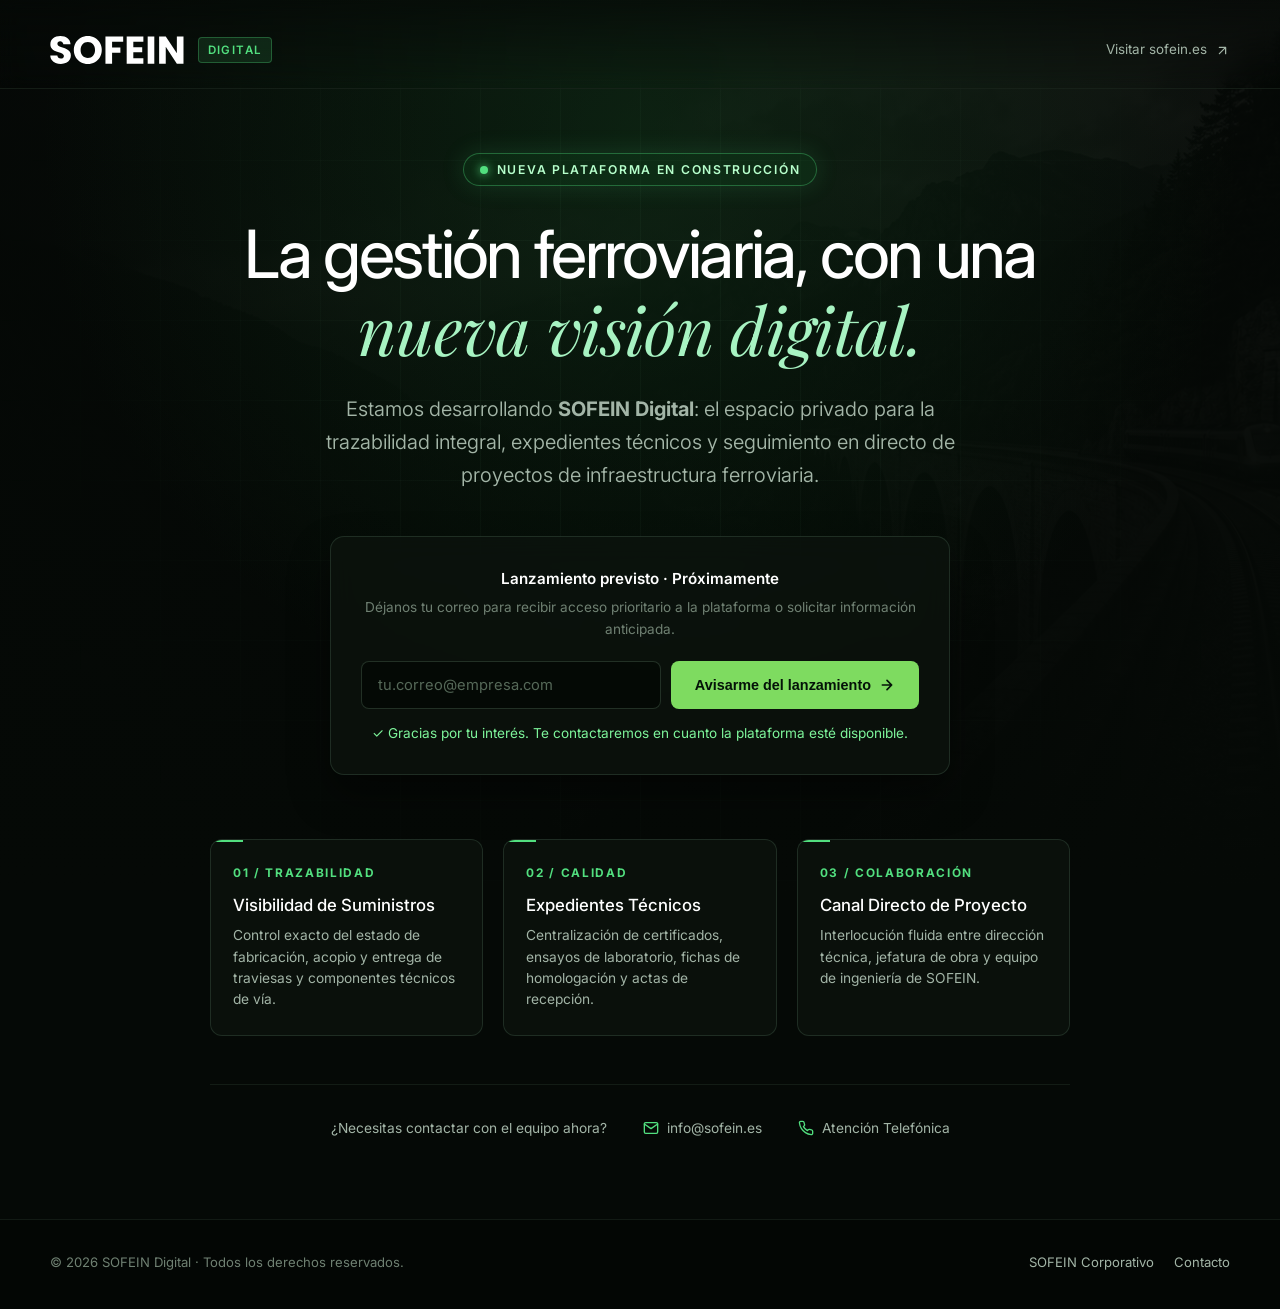
==== sofeindigital-standalone/index.html @ c31ac95d "feat(web): landing page en construccion para sofeindigital.es y paquete standalone" ====
<!doctype html>
<html lang="es">
  <head>
    <meta charset="utf-8" />
    <meta name="viewport" content="width=device-width, initial-scale=1" />
    <title>SOFEIN Digital | Nueva plataforma en construcción</title>
    <meta
      name="description"
      content="Estamos construyendo SOFEIN Digital: la nueva plataforma integral para la gestión, trazabilidad y soporte documental de proyectos ferroviarios."
    />
    <link rel="icon" type="image/svg+xml" href="assets/favicon.svg" />
    <link rel="preconnect" href="https://fonts.googleapis.com" />
    <link rel="preconnect" href="https://fonts.gstatic.com" crossorigin />
    <link
      href="https://fonts.googleapis.com/css2?family=Inter:wght@300;400;450;500;600;700&family=Playfair+Display:ital,wght@0,500;0,600;1,400&display=swap"
      rel="stylesheet"
    />
    <style>
      :root {
        --bg-main: #050906;
        --bg-surface: rgba(13, 20, 15, 0.72);
        --bg-surface-hover: rgba(19, 31, 23, 0.85);
        --border-subtle: rgba(183, 255, 204, 0.12);
        --border-glow: rgba(82, 223, 127, 0.35);
        --text-primary: #f5f9f6;
        --text-secondary: #a3b5a7;
        --text-muted: #6f8072;
        --accent-emerald: #52df7f;
        --accent-emerald-bright: #7edb60;
        --accent-ink: #041208;
        --brand-green: #10451d;
        --font-sans: 'Inter', -apple-system, BlinkMacSystemFont, 'Segoe UI', Roboto, sans-serif;
        --font-serif: 'Playfair Display', Georgia, serif;
      }

      * {
        box-sizing: border-box;
        margin: 0;
        padding: 0;
      }

      html, body {
        width: 100%;
        min-height: 100%;
        background-color: var(--bg-main);
        color: var(--text-primary);
        font-family: var(--font-sans);
        line-height: 1.6;
        -webkit-font-smoothing: antialiased;
        overflow-x: hidden;
      }

      /* Background & Atmosphere */
      .bg-canvas {
        position: fixed;
        inset: 0;
        z-index: 0;
        pointer-events: none;
        overflow: hidden;
      }

      .bg-image {
        position: absolute;
        inset: 0;
        background-image: url('assets/digital-hero.png');
        background-size: cover;
        background-position: center 30%;
        filter: saturate(0.55) contrast(1.15) brightness(0.28);
        transform: scale(1.04);
        transition: transform 12s ease-out;
      }

      .bg-gradient-overlay {
        position: absolute;
        inset: 0;
        background: 
          radial-gradient(circle at 50% 15%, rgba(16, 69, 29, 0.35) 0%, transparent 60%),
          linear-gradient(180deg, rgba(5, 9, 6, 0.8) 0%, rgba(5, 9, 6, 0.95) 70%, #050906 100%);
      }

      .rail-grid {
        position: absolute;
        inset: 0;
        background-image: 
          linear-gradient(to right, rgba(183, 255, 204, 0.03) 1px, transparent 1px),
          linear-gradient(to bottom, rgba(183, 255, 204, 0.03) 1px, transparent 1px);
        background-size: 80px 80px;
        mask-image: radial-gradient(circle at 50% 40%, black 20%, transparent 80%);
      }

      /* Shell & Layout */
      .page-wrap {
        position: relative;
        z-index: 1;
        display: flex;
        flex-direction: column;
        min-height: 100vh;
      }

      .shell {
        width: min(1180px, calc(100% - 48px));
        margin-inline: auto;
      }

      /* Header */
      header.site-header {
        padding-top: 36px;
        padding-bottom: 24px;
        border-bottom: 1px solid rgba(183, 255, 204, 0.08);
        background: linear-gradient(180deg, rgba(5, 9, 6, 0.7) 0%, transparent 100%);
        backdrop-filter: blur(10px);
        -webkit-backdrop-filter: blur(10px);
      }

      .header-content {
        display: flex;
        align-items: center;
        justify-content: space-between;
        gap: 20px;
      }

      .brand-group {
        display: inline-flex;
        align-items: center;
        gap: 14px;
        text-decoration: none;
        color: inherit;
      }

      .brand-logo-svg {
        height: 28px;
        width: auto;
        color: #ffffff;
      }

      .brand-logo-svg path {
        fill: currentColor;
      }

      .brand-tag {
        display: inline-block;
        padding: 3px 9px;
        background: rgba(82, 223, 127, 0.12);
        border: 1px solid rgba(82, 223, 127, 0.3);
        border-radius: 4px;
        font-size: 0.72rem;
        font-weight: 600;
        letter-spacing: 0.12em;
        text-transform: uppercase;
        color: var(--accent-emerald);
      }

      .header-corp-link {
        display: inline-flex;
        align-items: center;
        gap: 8px;
        font-size: 0.84rem;
        color: var(--text-secondary);
        text-decoration: none;
        transition: color 0.2s ease;
      }

      .header-corp-link:hover {
        color: var(--accent-emerald);
      }

      .header-corp-link svg {
        transition: transform 0.2s ease;
      }

      .header-corp-link:hover svg {
        transform: translate(2px, -2px);
      }

      /* Hero Section */
      main.main-content {
        flex: 1;
        display: flex;
        flex-direction: column;
        justify-content: center;
        padding: 64px 0 80px;
      }

      .hero-center {
        max-width: 860px;
        margin-inline: auto;
        text-align: center;
      }

      .status-pill {
        display: inline-flex;
        align-items: center;
        gap: 9px;
        padding: 6px 16px;
        background: rgba(16, 69, 29, 0.35);
        border: 1px solid var(--border-glow);
        border-radius: 999px;
        font-size: 0.76rem;
        font-weight: 600;
        letter-spacing: 0.14em;
        text-transform: uppercase;
        color: #b7ffcc;
        margin-bottom: 32px;
        box-shadow: 0 0 24px rgba(82, 223, 127, 0.15);
      }

      .pulse-dot {
        width: 8px;
        height: 8px;
        background: var(--accent-emerald);
        border-radius: 50%;
        box-shadow: 0 0 10px var(--accent-emerald);
        animation: pulse 2.2s infinite ease-in-out;
      }

      @keyframes pulse {
        0%, 100% {
          transform: scale(0.95);
          opacity: 0.8;
        }
        50% {
          transform: scale(1.35);
          opacity: 1;
          box-shadow: 0 0 14px var(--accent-emerald);
        }
      }

      h1.hero-title {
        font-size: clamp(2.4rem, 5.2vw, 4.4rem);
        font-weight: 450;
        letter-spacing: -0.04em;
        line-height: 1.1;
        color: #ffffff;
        margin-bottom: 24px;
      }

      h1.hero-title span.editorial-serif {
        font-family: var(--font-serif);
        font-style: italic;
        font-weight: 400;
        color: #a7f3c2;
        letter-spacing: -0.01em;
      }

      p.hero-lead {
        font-size: clamp(1.05rem, 1.8vw, 1.25rem);
        color: var(--text-secondary);
        line-height: 1.65;
        max-width: 680px;
        margin-inline: auto;
        margin-bottom: 44px;
        font-weight: 350;
      }

      /* Notification & Contact Form */
      .action-card {
        background: var(--bg-surface);
        border: 1px solid var(--border-subtle);
        border-radius: 14px;
        padding: 30px;
        backdrop-filter: blur(14px);
        -webkit-backdrop-filter: blur(14px);
        max-width: 620px;
        margin-inline: auto;
        margin-bottom: 64px;
        box-shadow: 0 20px 40px rgba(0, 0, 0, 0.45);
      }

      .action-title {
        font-size: 0.95rem;
        font-weight: 600;
        color: #ffffff;
        margin-bottom: 6px;
      }

      .action-desc {
        font-size: 0.85rem;
        color: var(--text-muted);
        margin-bottom: 20px;
      }

      .notify-form {
        display: flex;
        gap: 10px;
      }

      .notify-input {
        flex: 1;
        min-height: 48px;
        background: rgba(3, 8, 4, 0.7);
        border: 1px solid rgba(183, 255, 204, 0.16);
        border-radius: 8px;
        padding: 0 16px;
        color: #ffffff;
        font-family: var(--font-sans);
        font-size: 0.92rem;
        outline: none;
        transition: border-color 0.2s, box-shadow 0.2s;
      }

      .notify-input::placeholder {
        color: #556858;
      }

      .notify-input:focus {
        border-color: var(--accent-emerald);
        box-shadow: 0 0 0 3px rgba(82, 223, 127, 0.18);
      }

      .notify-button {
        display: inline-flex;
        align-items: center;
        justify-content: center;
        gap: 8px;
        min-height: 48px;
        padding: 0 24px;
        background: var(--accent-emerald-bright);
        color: var(--accent-ink);
        border: none;
        border-radius: 8px;
        font-size: 0.9rem;
        font-weight: 600;
        cursor: pointer;
        transition: background 0.2s, transform 0.2s, box-shadow 0.2s;
        white-space: nowrap;
      }

      .notify-button:hover {
        background: #99f7b4;
        transform: translateY(-1px);
        box-shadow: 0 6px 18px rgba(82, 223, 127, 0.3);
      }

      .form-feedback {
        margin-top: 14px;
        font-size: 0.85rem;
        display: none;
      }

      .form-feedback.success {
        display: block;
        color: #7ef59b;
      }

      .form-feedback.error {
        display: block;
        color: #f77a83;
      }

      /* Preview Feature Grid */
      .features-preview {
        display: grid;
        grid-template-columns: repeat(3, 1fr);
        gap: 20px;
        margin-top: 16px;
        text-align: left;
      }

      .feature-card {
        background: var(--bg-surface);
        border: 1px solid var(--border-subtle);
        border-radius: 12px;
        padding: 24px 22px;
        backdrop-filter: blur(10px);
        -webkit-backdrop-filter: blur(10px);
        transition: border-color 0.25s, transform 0.25s, background 0.25s;
        position: relative;
        overflow: hidden;
      }

      .feature-card:hover {
        border-color: var(--border-glow);
        background: var(--bg-surface-hover);
        transform: translateY(-2px);
      }

      .feature-card::before {
        content: '';
        position: absolute;
        top: 0;
        left: 0;
        width: 32px;
        height: 2px;
        background: var(--accent-emerald);
      }

      .feature-number {
        font-size: 0.74rem;
        font-weight: 700;
        letter-spacing: 0.14em;
        color: var(--accent-emerald);
        margin-bottom: 12px;
        display: block;
      }

      .feature-card h3 {
        font-size: 1.05rem;
        font-weight: 500;
        color: #ffffff;
        margin-bottom: 8px;
        line-height: 1.3;
      }

      .feature-card p {
        font-size: 0.86rem;
        color: var(--text-secondary);
        line-height: 1.55;
      }

      /* Contact & Trust strip */
      .direct-contact-strip {
        margin-top: 48px;
        padding-top: 32px;
        border-top: 1px solid rgba(183, 255, 204, 0.08);
        display: flex;
        align-items: center;
        justify-content: center;
        gap: 36px;
        flex-wrap: wrap;
        font-size: 0.86rem;
        color: var(--text-secondary);
      }

      .contact-item {
        display: inline-flex;
        align-items: center;
        gap: 8px;
        text-decoration: none;
        color: inherit;
        transition: color 0.2s;
      }

      .contact-item:hover {
        color: var(--accent-emerald);
      }

      .contact-item svg {
        color: var(--accent-emerald);
      }

      /* Footer */
      footer.site-footer {
        padding: 32px 0 36px;
        border-top: 1px solid rgba(183, 255, 204, 0.08);
        background: rgba(4, 7, 5, 0.92);
        font-size: 0.82rem;
        color: var(--text-muted);
      }

      .footer-inner {
        display: flex;
        align-items: center;
        justify-content: space-between;
        flex-wrap: wrap;
        gap: 18px;
      }

      .footer-links {
        display: flex;
        gap: 20px;
      }

      .footer-links a {
        color: var(--text-secondary);
        text-decoration: none;
        transition: color 0.2s;
      }

      .footer-links a:hover {
        color: #ffffff;
      }

      /* Responsive adjustments */
      @media (max-width: 860px) {
        .features-preview {
          grid-template-columns: 1fr;
          gap: 16px;
        }

        .notify-form {
          flex-direction: column;
        }

        .notify-button {
          width: 100%;
        }

        .header-corp-link span {
          display: none;
        }
      }

      @media (max-width: 520px) {
        .shell {
          width: calc(100% - 32px);
        }

        .action-card {
          padding: 22px 18px;
        }

        .direct-contact-strip {
          flex-direction: column;
          gap: 16px;
        }

        .footer-inner {
          flex-direction: column;
          align-items: flex-start;
        }
      }
    </style>
  </head>
  <body>
    <!-- Background Canvas -->
    <div class="bg-canvas" aria-hidden="true">
      <div class="bg-image"></div>
      <div class="bg-gradient-overlay"></div>
      <div class="rail-grid"></div>
    </div>

    <!-- Main Page Wrapper -->
    <div class="page-wrap">
      <!-- Site Header -->
      <header class="site-header">
        <div class="shell header-content">
          <a href="#" class="brand-group" aria-label="SOFEIN Digital">
            <!-- SOFEIN SVG Logo (Official Vector) -->
            <svg class="brand-logo-svg" viewBox="0 0 401 84" fill="none" xmlns="http://www.w3.org/2000/svg" aria-label="SOFEIN">
              <path d="M32.7929 83.815C26.816 83.815 21.4601 82.8448 16.7251 80.9042C11.9902 78.9636 8.18667 76.0916 5.31465 72.2881C2.52026 68.4847 1.04544 63.905 0.890194 58.549H22.081C22.3915 61.5763 23.4394 63.905 25.2247 65.535C27.01 67.0875 29.3387 67.8637 32.2107 67.8637C35.1604 67.8637 37.489 67.2039 39.1967 65.8843C40.9044 64.4871 41.7582 62.5854 41.7582 60.1791C41.7582 58.1609 41.0596 56.492 39.6624 55.1725C38.3429 53.8529 36.674 52.7662 34.6558 51.9123C32.7153 51.0585 29.9209 50.0882 26.2726 49.0015C20.9943 47.3714 16.6863 45.7414 13.3485 44.1113C10.0108 42.4813 7.13877 40.075 4.73249 36.8925C2.3262 33.71 1.12306 29.5572 1.12306 24.4341C1.12306 16.8271 3.87865 10.8891 9.38982 6.61984C14.901 2.273 22.081 0.0995786 30.93 0.0995786C39.9341 0.0995786 47.1918 2.273 52.703 6.61984C58.2141 10.8891 61.1638 16.866 61.5519 24.5505H40.0117C39.8565 21.9114 38.8862 19.8544 37.1009 18.3796C35.3156 16.8271 33.0258 16.0509 30.2314 16.0509C27.8251 16.0509 25.8845 16.7107 24.4097 18.0303C22.9349 19.2722 22.1975 21.0964 22.1975 23.5026C22.1975 26.1418 23.4394 28.1988 25.9233 29.6736C28.4072 31.1484 32.2883 32.7397 37.5666 34.4474C42.8449 36.2327 47.1142 37.9404 50.3743 39.5704C53.712 41.2005 56.5841 43.568 58.9903 46.6728C61.3966 49.7777 62.5998 53.7753 62.5998 58.6655C62.5998 63.3228 61.3966 67.5532 58.9903 71.3567C56.6617 75.1602 53.2463 78.1874 48.7442 80.4385C44.2421 82.6895 38.925 83.815 32.7929 83.815ZM113.508 83.815C105.824 83.815 98.7602 82.0297 92.3175 78.4591C85.9525 74.8885 80.8683 69.9207 77.0648 63.5557C73.3389 57.113 71.476 49.8942 71.476 41.8991C71.476 33.904 73.3389 26.724 77.0648 20.3589C80.8683 13.9939 85.9525 9.02612 92.3175 5.45551C98.7602 1.88489 105.824 0.0995786 113.508 0.0995786C121.193 0.0995786 128.218 1.88489 134.583 5.45551C141.025 9.02612 146.071 13.9939 149.719 20.3589C153.445 26.724 155.308 33.904 155.308 41.8991C155.308 49.8942 153.445 57.113 149.719 63.5557C145.993 69.9207 140.948 74.8885 134.583 78.4591C128.218 82.0297 121.193 83.815 113.508 83.815ZM113.508 65.6515C120.029 65.6515 125.229 63.478 129.11 59.1312C133.069 54.7844 135.049 49.0403 135.049 41.8991C135.049 34.6802 133.069 28.9362 129.11 24.667C125.229 20.3201 120.029 18.1467 113.508 18.1467C106.91 18.1467 101.632 20.2813 97.6735 24.5505C93.7923 28.8198 91.8518 34.6026 91.8518 41.8991C91.8518 49.1179 93.7923 54.9008 97.6735 59.2476C101.632 63.5168 106.91 65.6515 113.508 65.6515ZM219.594 1.26391V17.2153H186.295V34.4474H211.211V49.933H186.295V83H166.384V1.26391H219.594ZM249.969 17.2153V33.7488H276.632V49.1179H249.969V67.0487H280.125V83H230.059V1.26391H280.125V17.2153H249.969ZM312.961 1.26391V83H293.051V1.26391H312.961ZM400.51 83H380.6L347.3 32.5844V83H327.39V1.26391H347.3L380.6 51.9123V1.26391H400.51V83Z" />
            </svg>
            <span class="brand-tag">Digital</span>
          </a>
          <a href="https://sofein.es/" target="_blank" rel="noopener noreferrer" class="header-corp-link">
            <span>Visitar sofein.es</span>
            <svg width="15" height="15" viewBox="0 0 24 24" fill="none" stroke="currentColor" stroke-width="2" stroke-linecap="round" stroke-linejoin="round">
              <path d="M7 17l10-10M7 7h10v10"/>
            </svg>
          </a>
        </div>
      </header>

      <!-- Main Center Content -->
      <main class="main-content">
        <div class="shell">
          <div class="hero-center">
            <!-- Status Badge -->
            <div class="status-pill">
              <span class="pulse-dot"></span>
              <span>Nueva plataforma en construcción</span>
            </div>

            <!-- Headline -->
            <h1 class="hero-title">
              La gestión ferroviaria, con una <span class="editorial-serif">nueva visión digital.</span>
            </h1>

            <!-- Subtitle -->
            <p class="hero-lead">
              Estamos desarrollando <strong>SOFEIN Digital</strong>: el espacio privado para la trazabilidad integral, expedientes técnicos y seguimiento en directo de proyectos de infraestructura ferroviaria.
            </p>

            <!-- Lead Capture / Notification Card -->
            <div class="action-card">
              <div class="action-title">Lanzamiento previsto · Próximamente</div>
              <p class="action-desc">Déjanos tu correo para recibir acceso prioritario a la plataforma o solicitar información anticipada.</p>
              
              <form class="notify-form" id="notifyForm" onsubmit="handleNotifySubmit(event)">
                <input
                  type="email"
                  class="notify-input"
                  id="notifyEmail"
                  placeholder="tu.correo@empresa.com"
                  required
                  autocomplete="email"
                />
                <button type="submit" class="notify-button">
                  <span>Avisarme del lanzamiento</span>
                  <svg width="16" height="16" viewBox="0 0 24 24" fill="none" stroke="currentColor" stroke-width="2.5" stroke-linecap="round" stroke-linejoin="round">
                    <path d="M5 12h14M12 5l7 7-7 7"/>
                  </svg>
                </button>
              </form>
              <div class="form-feedback success" id="formSuccess">
                ✓ Gracias por tu interés. Te contactaremos en cuanto la plataforma esté disponible.
              </div>
            </div>

            <!-- Pillars / Features Preview -->
            <div class="features-preview">
              <div class="feature-card">
                <span class="feature-number">01 / TRAZABILIDAD</span>
                <h3>Visibilidad de Suministros</h3>
                <p>Control exacto del estado de fabricación, acopio y entrega de traviesas y componentes técnicos de vía.</p>
              </div>

              <div class="feature-card">
                <span class="feature-number">02 / CALIDAD</span>
                <h3>Expedientes Técnicos</h3>
                <p>Centralización de certificados, ensayos de laboratorio, fichas de homologación y actas de recepción.</p>
              </div>

              <div class="feature-card">
                <span class="feature-number">03 / COLABORACIÓN</span>
                <h3>Canal Directo de Proyecto</h3>
                <p>Interlocución fluida entre dirección técnica, jefatura de obra y equipo de ingeniería de SOFEIN.</p>
              </div>
            </div>

            <!-- Direct Contact Strip -->
            <div class="direct-contact-strip">
              <span>¿Necesitas contactar con el equipo ahora?</span>
              <a href="mailto:info@sofein.es" class="contact-item">
                <svg width="16" height="16" viewBox="0 0 24 24" fill="none" stroke="currentColor" stroke-width="2" stroke-linecap="round" stroke-linejoin="round">
                  <path d="M4 4h16c1.1 0 2 .9 2 2v12c0 1.1-.9 2-2 2H4c-1.1 0-2-.9-2-2V6c0-1.1.9-2 2-2z"/>
                  <polyline points="22,6 12,13 2,6"/>
                </svg>
                <span>info@sofein.es</span>
              </a>
              <a href="tel:+34910000000" class="contact-item">
                <svg width="16" height="16" viewBox="0 0 24 24" fill="none" stroke="currentColor" stroke-width="2" stroke-linecap="round" stroke-linejoin="round">
                  <path d="M22 16.92v3a2 2 0 0 1-2.18 2 19.79 19.79 0 0 1-8.63-3.07 19.5 19.5 0 0 1-6-6 19.79 19.79 0 0 1-3.07-8.67A2 2 0 0 1 4.11 2h3a2 2 0 0 1 2 1.72 12.84 12.84 0 0 0 .7 2.81 2 2 0 0 1-.45 2.11L8.09 9.91a16 16 0 0 0 6 6l1.27-1.27a2 2 0 0 1 2.11-.45 12.84 12.84 0 0 0 2.81.7A2 2 0 0 1 22 16.92z"/>
                </svg>
                <span>Atención Telefónica</span>
              </a>
            </div>
          </div>
        </div>
      </main>

      <!-- Footer -->
      <footer class="site-footer">
        <div class="shell footer-inner">
          <div>
            &copy; 2026 SOFEIN Digital · Todos los derechos reservados.
          </div>
          <div class="footer-links">
            <a href="https://sofein.es/" target="_blank" rel="noopener noreferrer">SOFEIN Corporativo</a>
            <a href="mailto:info@sofein.es">Contacto</a>
          </div>
        </div>
      </footer>
    </div>

    <!-- Interactive script -->
    <script>
      function handleNotifySubmit(e) {
        e.preventDefault();
        const email = document.getElementById('notifyEmail').value.trim();
        if (!email) return;

        // Store locally or dispatch
        const stored = JSON.parse(localStorage.getItem('sofein_notif_leads') || '[]');
        stored.push({ email: email, timestamp: new Date().toISOString() });
        localStorage.setItem('sofein_notif_leads', JSON.stringify(stored));

        // Show feedback
        const successEl = document.getElementById('formSuccess');
        successEl.style.display = 'block';
        document.getElementById('notifyEmail').value = '';
        
        setTimeout(() => {
          successEl.textContent = '✓ Correo registrado correctamente. Nos pondremos en contacto pronto.';
        }, 300);
      }
    </script>
  </body>
</html>
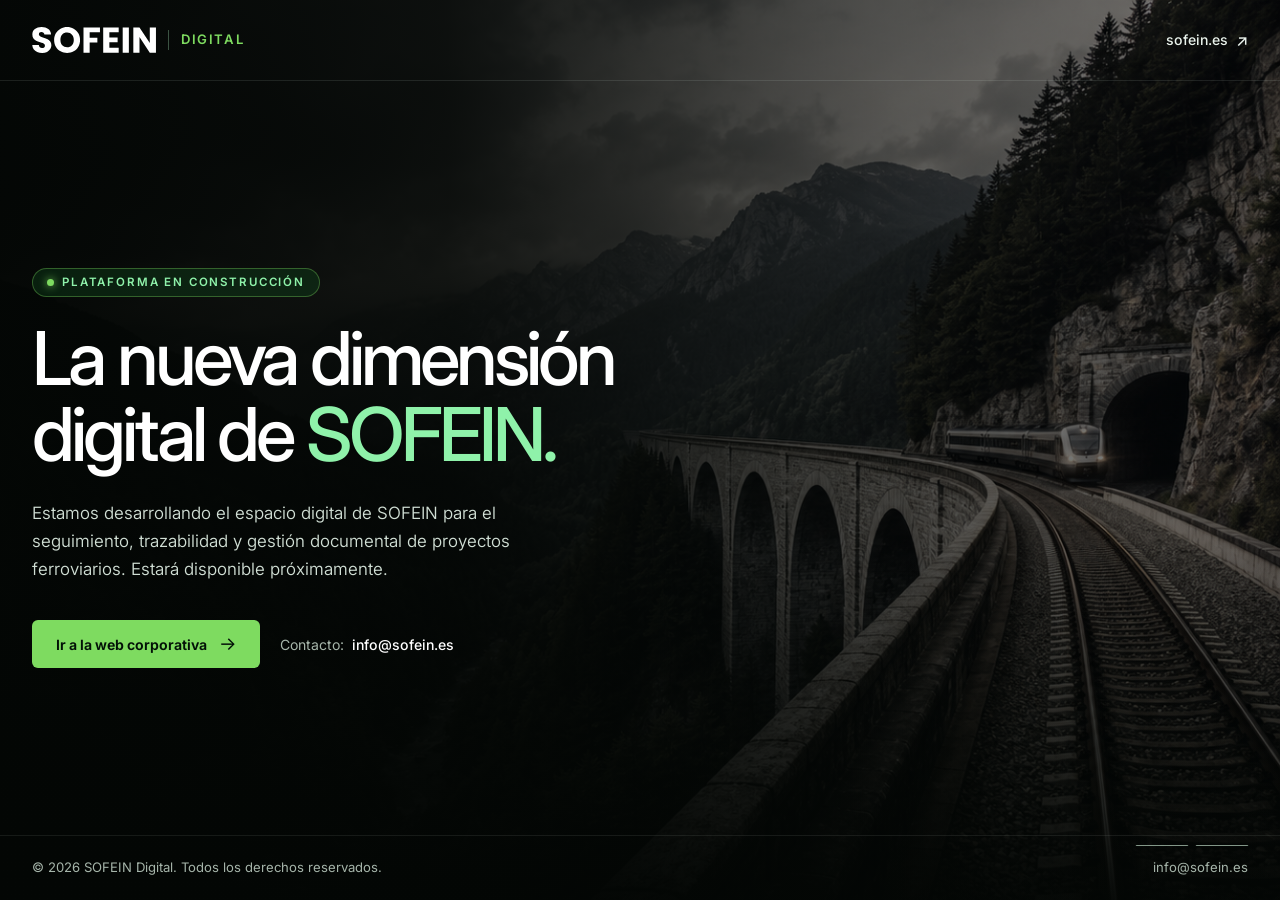
==== commit dee0231f: "feat(web): diseno minimalista alineado con home de sofein, sin cajas ni mailing" ====
--- a/sofeindigital-standalone/index.html
+++ b/sofeindigital-standalone/index.html
@@ -3,34 +3,28 @@
   <head>
     <meta charset="utf-8" />
     <meta name="viewport" content="width=device-width, initial-scale=1" />
-    <title>SOFEIN Digital | Nueva plataforma en construcción</title>
+    <title>SOFEIN Digital | Próximamente</title>
     <meta
       name="description"
-      content="Estamos construyendo SOFEIN Digital: la nueva plataforma integral para la gestión, trazabilidad y soporte documental de proyectos ferroviarios."
+      content="Estamos construyendo SOFEIN Digital: la nueva plataforma integral para la gestión, trazabilidad y seguimiento de proyectos ferroviarios."
     />
     <link rel="icon" type="image/svg+xml" href="assets/favicon.svg" />
     <link rel="preconnect" href="https://fonts.googleapis.com" />
     <link rel="preconnect" href="https://fonts.gstatic.com" crossorigin />
     <link
-      href="https://fonts.googleapis.com/css2?family=Inter:wght@300;400;450;500;600;700&family=Playfair+Display:ital,wght@0,500;0,600;1,400&display=swap"
+      href="https://fonts.googleapis.com/css2?family=Inter:wght@300;400;500;600;700&display=swap"
       rel="stylesheet"
     />
     <style>
       :root {
-        --bg-main: #050906;
-        --bg-surface: rgba(13, 20, 15, 0.72);
-        --bg-surface-hover: rgba(19, 31, 23, 0.85);
-        --border-subtle: rgba(183, 255, 204, 0.12);
-        --border-glow: rgba(82, 223, 127, 0.35);
-        --text-primary: #f5f9f6;
-        --text-secondary: #a3b5a7;
-        --text-muted: #6f8072;
-        --accent-emerald: #52df7f;
-        --accent-emerald-bright: #7edb60;
-        --accent-ink: #041208;
-        --brand-green: #10451d;
+        --digital-bg: #030604;
+        --digital-text: #f1f7f3;
+        --digital-muted: #a6b5aa;
+        --digital-line: rgba(183, 255, 204, 0.14);
+        --digital-green: #7edb60;
+        --digital-green-bright: #8ff2aa;
+        --digital-green-deep: #10451d;
         --font-sans: 'Inter', -apple-system, BlinkMacSystemFont, 'Segoe UI', Roboto, sans-serif;
-        --font-serif: 'Playfair Display', Georgia, serif;
       }
 
       * {
@@ -42,93 +36,72 @@
       html, body {
         width: 100%;
         min-height: 100%;
-        background-color: var(--bg-main);
-        color: var(--text-primary);
+        background-color: var(--digital-bg);
+        color: var(--digital-text);
         font-family: var(--font-sans);
-        line-height: 1.6;
+        line-height: 1.5;
         -webkit-font-smoothing: antialiased;
         overflow-x: hidden;
       }
 
-      /* Background & Atmosphere */
-      .bg-canvas {
-        position: fixed;
-        inset: 0;
-        z-index: 0;
-        pointer-events: none;
+      .digital-shell {
+        width: min(1280px, calc(100% - 64px));
+        margin-inline: auto;
+      }
+
+      /* Fullscreen Hero matching sofein.vercel.app home */
+      .digital-hero-screen {
+        position: relative;
+        min-height: 100vh;
+        display: flex;
+        flex-direction: column;
+        justify-content: space-between;
         overflow: hidden;
-      }
-
-      .bg-image {
+        isolation: isolate;
+      }
+
+      .digital-hero-image {
         position: absolute;
         inset: 0;
-        background-image: url('assets/digital-hero.png');
-        background-size: cover;
-        background-position: center 30%;
-        filter: saturate(0.55) contrast(1.15) brightness(0.28);
-        transform: scale(1.04);
-        transition: transform 12s ease-out;
-      }
-
-      .bg-gradient-overlay {
+        z-index: -2;
+        background: url('assets/digital-hero.png') center right / cover no-repeat;
+        filter: saturate(0.68) contrast(1.08) brightness(0.65);
+      }
+
+      .digital-hero-overlay {
         position: absolute;
         inset: 0;
+        z-index: -1;
         background: 
-          radial-gradient(circle at 50% 15%, rgba(16, 69, 29, 0.35) 0%, transparent 60%),
-          linear-gradient(180deg, rgba(5, 9, 6, 0.8) 0%, rgba(5, 9, 6, 0.95) 70%, #050906 100%);
-      }
-
-      .rail-grid {
-        position: absolute;
-        inset: 0;
-        background-image: 
-          linear-gradient(to right, rgba(183, 255, 204, 0.03) 1px, transparent 1px),
-          linear-gradient(to bottom, rgba(183, 255, 204, 0.03) 1px, transparent 1px);
-        background-size: 80px 80px;
-        mask-image: radial-gradient(circle at 50% 40%, black 20%, transparent 80%);
-      }
-
-      /* Shell & Layout */
-      .page-wrap {
+          linear-gradient(90deg, rgba(3, 6, 4, 0.96) 0%, rgba(3, 6, 4, 0.88) 35%, rgba(3, 6, 4, 0.42) 70%, rgba(3, 6, 4, 0.18) 100%),
+          linear-gradient(0deg, rgba(3, 6, 4, 0.92) 0%, transparent 40%);
+      }
+
+      /* Header */
+      .digital-header {
         position: relative;
-        z-index: 1;
+        z-index: 5;
+        border-bottom: 1px solid rgba(235, 250, 240, 0.1);
+      }
+
+      .digital-header-inner {
         display: flex;
-        flex-direction: column;
-        min-height: 100vh;
-      }
-
-      .shell {
-        width: min(1180px, calc(100% - 48px));
-        margin-inline: auto;
-      }
-
-      /* Header */
-      header.site-header {
-        padding-top: 36px;
-        padding-bottom: 24px;
-        border-bottom: 1px solid rgba(183, 255, 204, 0.08);
-        background: linear-gradient(180deg, rgba(5, 9, 6, 0.7) 0%, transparent 100%);
-        backdrop-filter: blur(10px);
-        -webkit-backdrop-filter: blur(10px);
-      }
-
-      .header-content {
-        display: flex;
+        min-height: 80px;
         align-items: center;
         justify-content: space-between;
-        gap: 20px;
-      }
-
-      .brand-group {
+        gap: 24px;
+      }
+
+      .digital-brand {
         display: inline-flex;
         align-items: center;
-        gap: 14px;
+        gap: 12px;
         text-decoration: none;
-        color: inherit;
+        color: #ffffff;
       }
 
       .brand-logo-svg {
-        height: 28px;
+        height: 26px;
         width: auto;
         color: #ffffff;
       }
@@ -137,532 +110,302 @@
         fill: currentColor;
       }
 
-      .brand-tag {
-        display: inline-block;
-        padding: 3px 9px;
-        background: rgba(82, 223, 127, 0.12);
-        border: 1px solid rgba(82, 223, 127, 0.3);
-        border-radius: 4px;
-        font-size: 0.72rem;
+      .brand-sub {
+        color: var(--digital-green);
+        font-size: 0.82rem;
         font-weight: 600;
         letter-spacing: 0.12em;
         text-transform: uppercase;
-        color: var(--accent-emerald);
-      }
-
-      .header-corp-link {
+        border-left: 1px solid rgba(183, 255, 204, 0.3);
+        padding-left: 12px;
+      }
+
+      .digital-corp-link {
         display: inline-flex;
         align-items: center;
         gap: 8px;
-        font-size: 0.84rem;
-        color: var(--text-secondary);
+        color: #e9f2eb;
+        font-size: 0.88rem;
+        font-weight: 500;
         text-decoration: none;
         transition: color 0.2s ease;
       }
 
-      .header-corp-link:hover {
-        color: var(--accent-emerald);
-      }
-
-      .header-corp-link svg {
+      .digital-corp-link:hover {
+        color: var(--digital-green);
+      }
+
+      .digital-corp-link span.arrow {
+        font-size: 1rem;
         transition: transform 0.2s ease;
       }
 
-      .header-corp-link:hover svg {
+      .digital-corp-link:hover span.arrow {
         transform: translate(2px, -2px);
       }
 
-      /* Hero Section */
-      main.main-content {
-        flex: 1;
-        display: flex;
-        flex-direction: column;
-        justify-content: center;
-        padding: 64px 0 80px;
-      }
-
-      .hero-center {
-        max-width: 860px;
-        margin-inline: auto;
-        text-align: center;
+      /* Hero Content (Aligned Left) */
+      .digital-hero-content {
+        padding: 80px 0 60px;
+        max-width: 780px;
       }
 
       .status-pill {
         display: inline-flex;
         align-items: center;
-        gap: 9px;
-        padding: 6px 16px;
-        background: rgba(16, 69, 29, 0.35);
-        border: 1px solid var(--border-glow);
+        gap: 8px;
+        margin-bottom: 24px;
+        padding: 5px 14px;
+        background: rgba(16, 69, 29, 0.4);
+        border: 1px solid rgba(126, 219, 96, 0.35);
         border-radius: 999px;
-        font-size: 0.76rem;
+        color: var(--digital-green-bright);
+        font-size: 0.72rem;
         font-weight: 600;
-        letter-spacing: 0.14em;
+        letter-spacing: 0.16em;
         text-transform: uppercase;
-        color: #b7ffcc;
-        margin-bottom: 32px;
-        box-shadow: 0 0 24px rgba(82, 223, 127, 0.15);
       }
 
       .pulse-dot {
-        width: 8px;
-        height: 8px;
-        background: var(--accent-emerald);
+        width: 7px;
+        height: 7px;
+        background: var(--digital-green);
         border-radius: 50%;
-        box-shadow: 0 0 10px var(--accent-emerald);
-        animation: pulse 2.2s infinite ease-in-out;
+        box-shadow: 0 0 8px var(--digital-green);
+        animation: pulse 2s infinite ease-in-out;
       }
 
       @keyframes pulse {
         0%, 100% {
-          transform: scale(0.95);
-          opacity: 0.8;
+          transform: scale(0.9);
+          opacity: 0.75;
         }
         50% {
-          transform: scale(1.35);
+          transform: scale(1.3);
           opacity: 1;
-          box-shadow: 0 0 14px var(--accent-emerald);
-        }
-      }
-
-      h1.hero-title {
-        font-size: clamp(2.4rem, 5.2vw, 4.4rem);
-        font-weight: 450;
-        letter-spacing: -0.04em;
-        line-height: 1.1;
-        color: #ffffff;
-        margin-bottom: 24px;
-      }
-
-      h1.hero-title span.editorial-serif {
-        font-family: var(--font-serif);
-        font-style: italic;
-        font-weight: 400;
-        color: #a7f3c2;
-        letter-spacing: -0.01em;
-      }
-
-      p.hero-lead {
-        font-size: clamp(1.05rem, 1.8vw, 1.25rem);
-        color: var(--text-secondary);
+          box-shadow: 0 0 12px var(--digital-green);
+        }
+      }
+
+      .digital-hero-content h1 {
+        margin: 0;
+        color: #ffffff;
+        font-size: clamp(2.8rem, 5.8vw, 5.4rem);
+        font-weight: 500;
+        letter-spacing: -0.055em;
+        line-height: 1.02;
+      }
+
+      .digital-hero-content h1 em {
+        color: var(--digital-green-bright);
+        font-style: normal;
+      }
+
+      .digital-lead {
+        max-width: 540px;
+        margin: 28px 0 36px;
+        color: #d1dfd5;
+        font-size: 1.06rem;
         line-height: 1.65;
-        max-width: 680px;
-        margin-inline: auto;
-        margin-bottom: 44px;
         font-weight: 350;
       }
 
-      /* Notification & Contact Form */
-      .action-card {
-        background: var(--bg-surface);
-        border: 1px solid var(--border-subtle);
-        border-radius: 14px;
-        padding: 30px;
-        backdrop-filter: blur(14px);
-        -webkit-backdrop-filter: blur(14px);
-        max-width: 620px;
-        margin-inline: auto;
-        margin-bottom: 64px;
-        box-shadow: 0 20px 40px rgba(0, 0, 0, 0.45);
-      }
-
-      .action-title {
-        font-size: 0.95rem;
-        font-weight: 600;
-        color: #ffffff;
-        margin-bottom: 6px;
-      }
-
-      .action-desc {
-        font-size: 0.85rem;
-        color: var(--text-muted);
-        margin-bottom: 20px;
-      }
-
-      .notify-form {
+      .digital-actions-row {
         display: flex;
-        gap: 10px;
-      }
-
-      .notify-input {
-        flex: 1;
-        min-height: 48px;
-        background: rgba(3, 8, 4, 0.7);
-        border: 1px solid rgba(183, 255, 204, 0.16);
-        border-radius: 8px;
-        padding: 0 16px;
-        color: #ffffff;
-        font-family: var(--font-sans);
-        font-size: 0.92rem;
-        outline: none;
-        transition: border-color 0.2s, box-shadow 0.2s;
-      }
-
-      .notify-input::placeholder {
-        color: #556858;
-      }
-
-      .notify-input:focus {
-        border-color: var(--accent-emerald);
-        box-shadow: 0 0 0 3px rgba(82, 223, 127, 0.18);
-      }
-
-      .notify-button {
+        align-items: center;
+        gap: 20px;
+        flex-wrap: wrap;
+      }
+
+      .digital-button {
         display: inline-flex;
         align-items: center;
         justify-content: center;
-        gap: 8px;
+        gap: 12px;
         min-height: 48px;
         padding: 0 24px;
-        background: var(--accent-emerald-bright);
-        color: var(--accent-ink);
-        border: none;
-        border-radius: 8px;
-        font-size: 0.9rem;
-        font-weight: 600;
-        cursor: pointer;
+        border-radius: 6px;
+        background: var(--digital-green);
+        color: #031107;
+        font-size: 0.88rem;
+        font-weight: 650;
+        text-decoration: none;
         transition: background 0.2s, transform 0.2s, box-shadow 0.2s;
-        white-space: nowrap;
-      }
-
-      .notify-button:hover {
-        background: #99f7b4;
+      }
+
+      .digital-button:hover {
+        background: var(--digital-green-bright);
         transform: translateY(-1px);
-        box-shadow: 0 6px 18px rgba(82, 223, 127, 0.3);
-      }
-
-      .form-feedback {
-        margin-top: 14px;
-        font-size: 0.85rem;
-        display: none;
-      }
-
-      .form-feedback.success {
+        box-shadow: 0 6px 18px rgba(126, 219, 96, 0.25);
+      }
+
+      .digital-button span {
+        font-size: 1.15rem;
+        font-weight: 400;
+      }
+
+      .digital-contact-link {
+        display: inline-flex;
+        align-items: center;
+        gap: 8px;
+        color: var(--digital-muted);
+        font-size: 0.88rem;
+        text-decoration: none;
+        transition: color 0.2s ease;
+      }
+
+      .digital-contact-link:hover {
+        color: #ffffff;
+      }
+
+      .digital-contact-link strong {
+        color: #ffffff;
+        font-weight: 500;
+      }
+
+      /* Railway tracks visual element at bottom right */
+      .digital-rail-line {
+        position: absolute;
+        right: max(32px, calc((100% - 1280px) / 2));
+        bottom: 54px;
+        display: flex;
+        gap: 8px;
+        pointer-events: none;
+      }
+
+      .digital-rail-line span {
         display: block;
-        color: #7ef59b;
-      }
-
-      .form-feedback.error {
-        display: block;
-        color: #f77a83;
-      }
-
-      /* Preview Feature Grid */
-      .features-preview {
-        display: grid;
-        grid-template-columns: repeat(3, 1fr);
+        width: 52px;
+        height: 1px;
+        background: rgba(215, 247, 223, 0.6);
+        transform: skewX(-40deg);
+      }
+
+      /* Footer */
+      .digital-footer {
+        position: relative;
+        z-index: 5;
+        border-top: 1px solid rgba(235, 250, 240, 0.08);
+      }
+
+      .digital-footer-inner {
+        display: flex;
+        min-height: 64px;
+        align-items: center;
+        justify-content: space-between;
         gap: 20px;
-        margin-top: 16px;
-        text-align: left;
-      }
-
-      .feature-card {
-        background: var(--bg-surface);
-        border: 1px solid var(--border-subtle);
-        border-radius: 12px;
-        padding: 24px 22px;
-        backdrop-filter: blur(10px);
-        -webkit-backdrop-filter: blur(10px);
-        transition: border-color 0.25s, transform 0.25s, background 0.25s;
-        position: relative;
-        overflow: hidden;
-      }
-
-      .feature-card:hover {
-        border-color: var(--border-glow);
-        background: var(--bg-surface-hover);
-        transform: translateY(-2px);
-      }
-
-      .feature-card::before {
-        content: '';
-        position: absolute;
-        top: 0;
-        left: 0;
-        width: 32px;
-        height: 2px;
-        background: var(--accent-emerald);
-      }
-
-      .feature-number {
-        font-size: 0.74rem;
-        font-weight: 700;
-        letter-spacing: 0.14em;
-        color: var(--accent-emerald);
-        margin-bottom: 12px;
-        display: block;
-      }
-
-      .feature-card h3 {
-        font-size: 1.05rem;
-        font-weight: 500;
-        color: #ffffff;
-        margin-bottom: 8px;
-        line-height: 1.3;
-      }
-
-      .feature-card p {
-        font-size: 0.86rem;
-        color: var(--text-secondary);
-        line-height: 1.55;
-      }
-
-      /* Contact & Trust strip */
-      .direct-contact-strip {
-        margin-top: 48px;
-        padding-top: 32px;
-        border-top: 1px solid rgba(183, 255, 204, 0.08);
-        display: flex;
-        align-items: center;
-        justify-content: center;
-        gap: 36px;
-        flex-wrap: wrap;
-        font-size: 0.86rem;
-        color: var(--text-secondary);
-      }
-
-      .contact-item {
-        display: inline-flex;
-        align-items: center;
-        gap: 8px;
-        text-decoration: none;
-        color: inherit;
-        transition: color 0.2s;
-      }
-
-      .contact-item:hover {
-        color: var(--accent-emerald);
-      }
-
-      .contact-item svg {
-        color: var(--accent-emerald);
-      }
-
-      /* Footer */
-      footer.site-footer {
-        padding: 32px 0 36px;
-        border-top: 1px solid rgba(183, 255, 204, 0.08);
-        background: rgba(4, 7, 5, 0.92);
         font-size: 0.82rem;
-        color: var(--text-muted);
-      }
-
-      .footer-inner {
-        display: flex;
-        align-items: center;
-        justify-content: space-between;
-        flex-wrap: wrap;
-        gap: 18px;
-      }
-
-      .footer-links {
-        display: flex;
-        gap: 20px;
-      }
-
-      .footer-links a {
-        color: var(--text-secondary);
+        color: var(--digital-muted);
+      }
+
+      .digital-footer-inner a {
+        color: var(--digital-muted);
         text-decoration: none;
         transition: color 0.2s;
       }
 
-      .footer-links a:hover {
-        color: #ffffff;
-      }
-
-      /* Responsive adjustments */
-      @media (max-width: 860px) {
-        .features-preview {
-          grid-template-columns: 1fr;
-          gap: 16px;
-        }
-
-        .notify-form {
-          flex-direction: column;
-        }
-
-        .notify-button {
-          width: 100%;
-        }
-
-        .header-corp-link span {
-          display: none;
-        }
-      }
-
-      @media (max-width: 520px) {
-        .shell {
-          width: calc(100% - 32px);
-        }
-
-        .action-card {
-          padding: 22px 18px;
-        }
-
-        .direct-contact-strip {
-          flex-direction: column;
-          gap: 16px;
-        }
-
-        .footer-inner {
+      .digital-footer-inner a:hover {
+        color: #ffffff;
+      }
+
+      @media (max-width: 640px) {
+        .digital-shell {
+          width: calc(100% - 36px);
+        }
+
+        .digital-hero-content {
+          padding: 60px 0 40px;
+        }
+
+        .digital-hero-content h1 {
+          font-size: clamp(2.4rem, 11vw, 3.4rem);
+        }
+
+        .digital-actions-row {
           flex-direction: column;
           align-items: flex-start;
+          gap: 16px;
+        }
+
+        .digital-button {
+          width: 100%;
+        }
+
+        .digital-rail-line {
+          display: none;
+        }
+
+        .digital-footer-inner {
+          flex-direction: column;
+          align-items: flex-start;
+          padding: 20px 0;
+          gap: 10px;
         }
       }
     </style>
   </head>
   <body>
-    <!-- Background Canvas -->
-    <div class="bg-canvas" aria-hidden="true">
-      <div class="bg-image"></div>
-      <div class="bg-gradient-overlay"></div>
-      <div class="rail-grid"></div>
-    </div>
-
-    <!-- Main Page Wrapper -->
-    <div class="page-wrap">
-      <!-- Site Header -->
-      <header class="site-header">
-        <div class="shell header-content">
-          <a href="#" class="brand-group" aria-label="SOFEIN Digital">
-            <!-- SOFEIN SVG Logo (Official Vector) -->
+    <div class="digital-hero-screen">
+      <!-- Background Image & Gradient overlay matching sofein.vercel.app -->
+      <div class="digital-hero-image" aria-hidden="true"></div>
+      <div class="digital-hero-overlay" aria-hidden="true"></div>
+
+      <!-- Header -->
+      <header class="digital-header">
+        <div class="digital-shell digital-header-inner">
+          <a class="digital-brand" href="https://sofein.es/" aria-label="SOFEIN Digital">
             <svg class="brand-logo-svg" viewBox="0 0 401 84" fill="none" xmlns="http://www.w3.org/2000/svg" aria-label="SOFEIN">
               <path d="M32.7929 83.815C26.816 83.815 21.4601 82.8448 16.7251 80.9042C11.9902 78.9636 8.18667 76.0916 5.31465 72.2881C2.52026 68.4847 1.04544 63.905 0.890194 58.549H22.081C22.3915 61.5763 23.4394 63.905 25.2247 65.535C27.01 67.0875 29.3387 67.8637 32.2107 67.8637C35.1604 67.8637 37.489 67.2039 39.1967 65.8843C40.9044 64.4871 41.7582 62.5854 41.7582 60.1791C41.7582 58.1609 41.0596 56.492 39.6624 55.1725C38.3429 53.8529 36.674 52.7662 34.6558 51.9123C32.7153 51.0585 29.9209 50.0882 26.2726 49.0015C20.9943 47.3714 16.6863 45.7414 13.3485 44.1113C10.0108 42.4813 7.13877 40.075 4.73249 36.8925C2.3262 33.71 1.12306 29.5572 1.12306 24.4341C1.12306 16.8271 3.87865 10.8891 9.38982 6.61984C14.901 2.273 22.081 0.0995786 30.93 0.0995786C39.9341 0.0995786 47.1918 2.273 52.703 6.61984C58.2141 10.8891 61.1638 16.866 61.5519 24.5505H40.0117C39.8565 21.9114 38.8862 19.8544 37.1009 18.3796C35.3156 16.8271 33.0258 16.0509 30.2314 16.0509C27.8251 16.0509 25.8845 16.7107 24.4097 18.0303C22.9349 19.2722 22.1975 21.0964 22.1975 23.5026C22.1975 26.1418 23.4394 28.1988 25.9233 29.6736C28.4072 31.1484 32.2883 32.7397 37.5666 34.4474C42.8449 36.2327 47.1142 37.9404 50.3743 39.5704C53.712 41.2005 56.5841 43.568 58.9903 46.6728C61.3966 49.7777 62.5998 53.7753 62.5998 58.6655C62.5998 63.3228 61.3966 67.5532 58.9903 71.3567C56.6617 75.1602 53.2463 78.1874 48.7442 80.4385C44.2421 82.6895 38.925 83.815 32.7929 83.815ZM113.508 83.815C105.824 83.815 98.7602 82.0297 92.3175 78.4591C85.9525 74.8885 80.8683 69.9207 77.0648 63.5557C73.3389 57.113 71.476 49.8942 71.476 41.8991C71.476 33.904 73.3389 26.724 77.0648 20.3589C80.8683 13.9939 85.9525 9.02612 92.3175 5.45551C98.7602 1.88489 105.824 0.0995786 113.508 0.0995786C121.193 0.0995786 128.218 1.88489 134.583 5.45551C141.025 9.02612 146.071 13.9939 149.719 20.3589C153.445 26.724 155.308 33.904 155.308 41.8991C155.308 49.8942 153.445 57.113 149.719 63.5557C145.993 69.9207 140.948 74.8885 134.583 78.4591C128.218 82.0297 121.193 83.815 113.508 83.815ZM113.508 65.6515C120.029 65.6515 125.229 63.478 129.11 59.1312C133.069 54.7844 135.049 49.0403 135.049 41.8991C135.049 34.6802 133.069 28.9362 129.11 24.667C125.229 20.3201 120.029 18.1467 113.508 18.1467C106.91 18.1467 101.632 20.2813 97.6735 24.5505C93.7923 28.8198 91.8518 34.6026 91.8518 41.8991C91.8518 49.1179 93.7923 54.9008 97.6735 59.2476C101.632 63.5168 106.91 65.6515 113.508 65.6515ZM219.594 1.26391V17.2153H186.295V34.4474H211.211V49.933H186.295V83H166.384V1.26391H219.594ZM249.969 17.2153V33.7488H276.632V49.1179H249.969V67.0487H280.125V83H230.059V1.26391H280.125V17.2153H249.969ZM312.961 1.26391V83H293.051V1.26391H312.961ZM400.51 83H380.6L347.3 32.5844V83H327.39V1.26391H347.3L380.6 51.9123V1.26391H400.51V83Z" />
             </svg>
-            <span class="brand-tag">Digital</span>
+            <span class="brand-sub">Digital</span>
           </a>
-          <a href="https://sofein.es/" target="_blank" rel="noopener noreferrer" class="header-corp-link">
-            <span>Visitar sofein.es</span>
-            <svg width="15" height="15" viewBox="0 0 24 24" fill="none" stroke="currentColor" stroke-width="2" stroke-linecap="round" stroke-linejoin="round">
-              <path d="M7 17l10-10M7 7h10v10"/>
-            </svg>
+          <a class="digital-corp-link" href="https://sofein.es/" target="_blank" rel="noopener noreferrer">
+            <span>sofein.es</span>
+            <span class="arrow">↗</span>
           </a>
         </div>
       </header>
 
-      <!-- Main Center Content -->
-      <main class="main-content">
-        <div class="shell">
-          <div class="hero-center">
-            <!-- Status Badge -->
-            <div class="status-pill">
-              <span class="pulse-dot"></span>
-              <span>Nueva plataforma en construcción</span>
-            </div>
-
-            <!-- Headline -->
-            <h1 class="hero-title">
-              La gestión ferroviaria, con una <span class="editorial-serif">nueva visión digital.</span>
-            </h1>
-
-            <!-- Subtitle -->
-            <p class="hero-lead">
-              Estamos desarrollando <strong>SOFEIN Digital</strong>: el espacio privado para la trazabilidad integral, expedientes técnicos y seguimiento en directo de proyectos de infraestructura ferroviaria.
-            </p>
-
-            <!-- Lead Capture / Notification Card -->
-            <div class="action-card">
-              <div class="action-title">Lanzamiento previsto · Próximamente</div>
-              <p class="action-desc">Déjanos tu correo para recibir acceso prioritario a la plataforma o solicitar información anticipada.</p>
-              
-              <form class="notify-form" id="notifyForm" onsubmit="handleNotifySubmit(event)">
-                <input
-                  type="email"
-                  class="notify-input"
-                  id="notifyEmail"
-                  placeholder="tu.correo@empresa.com"
-                  required
-                  autocomplete="email"
-                />
-                <button type="submit" class="notify-button">
-                  <span>Avisarme del lanzamiento</span>
-                  <svg width="16" height="16" viewBox="0 0 24 24" fill="none" stroke="currentColor" stroke-width="2.5" stroke-linecap="round" stroke-linejoin="round">
-                    <path d="M5 12h14M12 5l7 7-7 7"/>
-                  </svg>
-                </button>
-              </form>
-              <div class="form-feedback success" id="formSuccess">
-                ✓ Gracias por tu interés. Te contactaremos en cuanto la plataforma esté disponible.
-              </div>
-            </div>
-
-            <!-- Pillars / Features Preview -->
-            <div class="features-preview">
-              <div class="feature-card">
-                <span class="feature-number">01 / TRAZABILIDAD</span>
-                <h3>Visibilidad de Suministros</h3>
-                <p>Control exacto del estado de fabricación, acopio y entrega de traviesas y componentes técnicos de vía.</p>
-              </div>
-
-              <div class="feature-card">
-                <span class="feature-number">02 / CALIDAD</span>
-                <h3>Expedientes Técnicos</h3>
-                <p>Centralización de certificados, ensayos de laboratorio, fichas de homologación y actas de recepción.</p>
-              </div>
-
-              <div class="feature-card">
-                <span class="feature-number">03 / COLABORACIÓN</span>
-                <h3>Canal Directo de Proyecto</h3>
-                <p>Interlocución fluida entre dirección técnica, jefatura de obra y equipo de ingeniería de SOFEIN.</p>
-              </div>
-            </div>
-
-            <!-- Direct Contact Strip -->
-            <div class="direct-contact-strip">
-              <span>¿Necesitas contactar con el equipo ahora?</span>
-              <a href="mailto:info@sofein.es" class="contact-item">
-                <svg width="16" height="16" viewBox="0 0 24 24" fill="none" stroke="currentColor" stroke-width="2" stroke-linecap="round" stroke-linejoin="round">
-                  <path d="M4 4h16c1.1 0 2 .9 2 2v12c0 1.1-.9 2-2 2H4c-1.1 0-2-.9-2-2V6c0-1.1.9-2 2-2z"/>
-                  <polyline points="22,6 12,13 2,6"/>
-                </svg>
-                <span>info@sofein.es</span>
-              </a>
-              <a href="tel:+34910000000" class="contact-item">
-                <svg width="16" height="16" viewBox="0 0 24 24" fill="none" stroke="currentColor" stroke-width="2" stroke-linecap="round" stroke-linejoin="round">
-                  <path d="M22 16.92v3a2 2 0 0 1-2.18 2 19.79 19.79 0 0 1-8.63-3.07 19.5 19.5 0 0 1-6-6 19.79 19.79 0 0 1-3.07-8.67A2 2 0 0 1 4.11 2h3a2 2 0 0 1 2 1.72 12.84 12.84 0 0 0 .7 2.81 2 2 0 0 1-.45 2.11L8.09 9.91a16 16 0 0 0 6 6l1.27-1.27a2 2 0 0 1 2.11-.45 12.84 12.84 0 0 0 2.81.7A2 2 0 0 1 22 16.92z"/>
-                </svg>
-                <span>Atención Telefónica</span>
-              </a>
-            </div>
+      <!-- Main Center-Left Content -->
+      <main class="digital-shell">
+        <div class="digital-hero-content">
+          <div class="status-pill">
+            <span class="pulse-dot"></span>
+            <span>Plataforma en construcción</span>
+          </div>
+
+          <h1>
+            La nueva dimensión<br />digital de <em>SOFEIN.</em>
+          </h1>
+
+          <p class="digital-lead">
+            Estamos desarrollando el espacio digital de SOFEIN para el seguimiento, trazabilidad y gestión documental de proyectos ferroviarios. Estará disponible próximamente.
+          </p>
+
+          <div class="digital-actions-row">
+            <a class="digital-button" href="https://sofein.es/" target="_blank" rel="noopener noreferrer">
+              Ir a la web corporativa <span aria-hidden="true">→</span>
+            </a>
+            <a class="digital-contact-link" href="mailto:info@sofein.es">
+              <span>Contacto:</span> <strong>info@sofein.es</strong>
+            </a>
           </div>
         </div>
       </main>
 
+      <!-- Skewed Railway Lines -->
+      <div class="digital-rail-line" aria-hidden="true">
+        <span></span>
+        <span></span>
+      </div>
+
       <!-- Footer -->
-      <footer class="site-footer">
-        <div class="shell footer-inner">
-          <div>
-            &copy; 2026 SOFEIN Digital · Todos los derechos reservados.
-          </div>
-          <div class="footer-links">
-            <a href="https://sofein.es/" target="_blank" rel="noopener noreferrer">SOFEIN Corporativo</a>
-            <a href="mailto:info@sofein.es">Contacto</a>
-          </div>
+      <footer class="digital-footer">
+        <div class="digital-shell digital-footer-inner">
+          <p>&copy; 2026 SOFEIN Digital. Todos los derechos reservados.</p>
+          <a href="mailto:info@sofein.es">info@sofein.es</a>
         </div>
       </footer>
     </div>
-
-    <!-- Interactive script -->
-    <script>
-      function handleNotifySubmit(e) {
-        e.preventDefault();
-        const email = document.getElementById('notifyEmail').value.trim();
-        if (!email) return;
-
-        // Store locally or dispatch
-        const stored = JSON.parse(localStorage.getItem('sofein_notif_leads') || '[]');
-        stored.push({ email: email, timestamp: new Date().toISOString() });
-        localStorage.setItem('sofein_notif_leads', JSON.stringify(stored));
-
-        // Show feedback
-        const successEl = document.getElementById('formSuccess');
-        successEl.style.display = 'block';
-        document.getElementById('notifyEmail').value = '';
-        
-        setTimeout(() => {
-          successEl.textContent = '✓ Correo registrado correctamente. Nos pondremos en contacto pronto.';
-        }, 300);
-      }
-    </script>
   </body>
 </html>
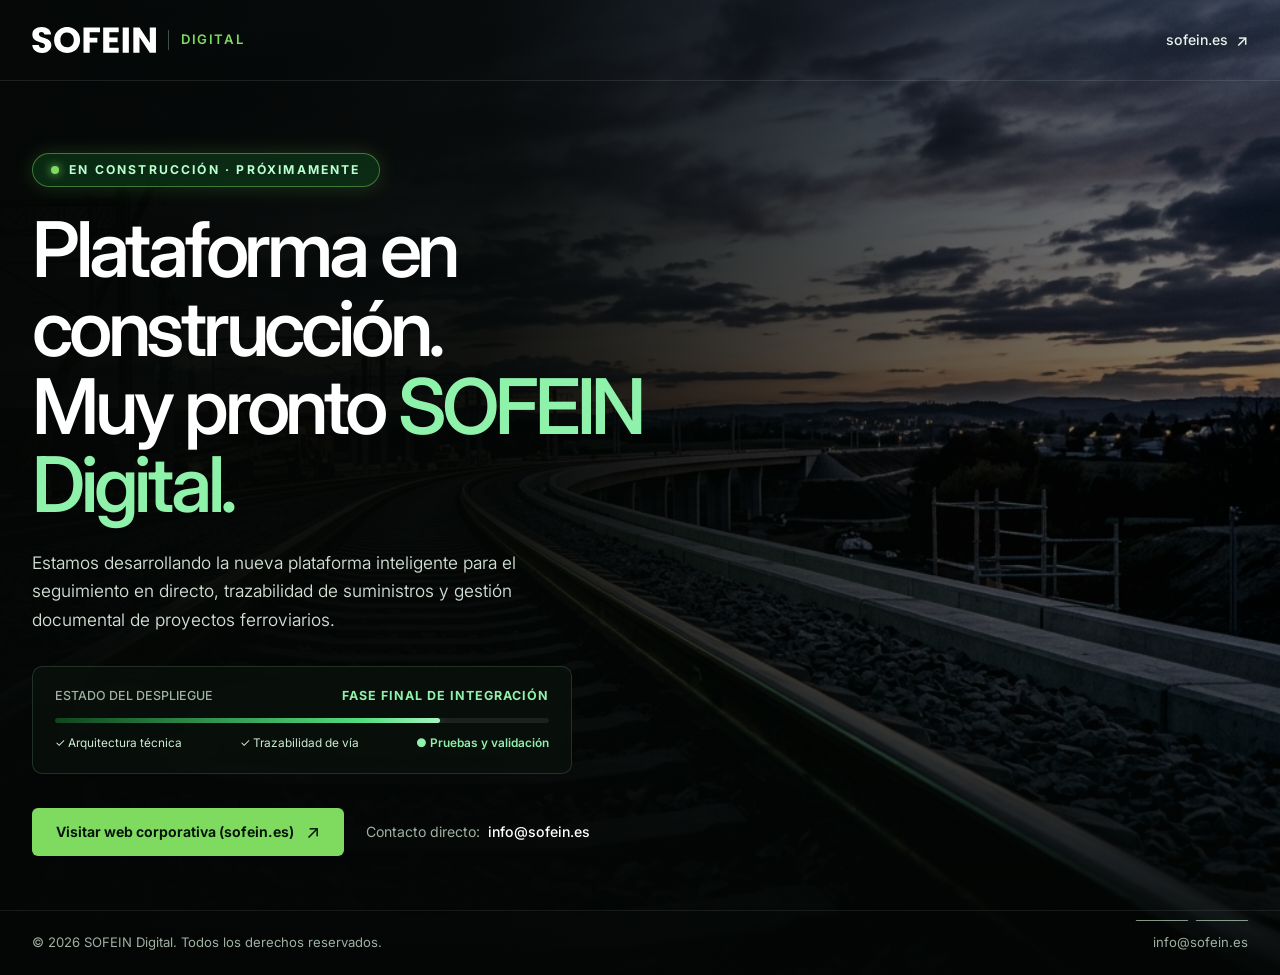
==== commit 3e52e22f: "feat(web): enfocar fuertemente en construccion con barra de estado, nueva foto ferroviaria y doc de " ====
--- a/sofeindigital-standalone/index.html
+++ b/sofeindigital-standalone/index.html
@@ -3,10 +3,10 @@
   <head>
     <meta charset="utf-8" />
     <meta name="viewport" content="width=device-width, initial-scale=1" />
-    <title>SOFEIN Digital | Próximamente</title>
+    <title>SOFEIN Digital | Plataforma en Construcción</title>
     <meta
       name="description"
-      content="Estamos construyendo SOFEIN Digital: la nueva plataforma integral para la gestión, trazabilidad y seguimiento de proyectos ferroviarios."
+      content="Plataforma en construcción. Próximamente SOFEIN Digital: el nuevo entorno de trazabilidad, gestión y control de proyectos ferroviarios."
     />
     <link rel="icon" type="image/svg+xml" href="assets/favicon.svg" />
     <link rel="preconnect" href="https://fonts.googleapis.com" />
@@ -19,7 +19,7 @@
       :root {
         --digital-bg: #030604;
         --digital-text: #f1f7f3;
-        --digital-muted: #a6b5aa;
+        --digital-muted: #9eb1a3;
         --digital-line: rgba(183, 255, 204, 0.14);
         --digital-green: #7edb60;
         --digital-green-bright: #8ff2aa;
@@ -64,8 +64,8 @@
         position: absolute;
         inset: 0;
         z-index: -2;
-        background: url('assets/digital-hero.png') center right / cover no-repeat;
-        filter: saturate(0.68) contrast(1.08) brightness(0.65);
+        background: url('assets/digital-hero-v2.jpg') center right / cover no-repeat;
+        filter: saturate(0.72) contrast(1.1) brightness(0.68);
       }
 
       .digital-hero-overlay {
@@ -73,8 +73,8 @@
         inset: 0;
         z-index: -1;
         background: 
-          linear-gradient(90deg, rgba(3, 6, 4, 0.96) 0%, rgba(3, 6, 4, 0.88) 35%, rgba(3, 6, 4, 0.42) 70%, rgba(3, 6, 4, 0.18) 100%),
-          linear-gradient(0deg, rgba(3, 6, 4, 0.92) 0%, transparent 40%);
+          linear-gradient(90deg, rgba(3, 6, 4, 0.97) 0%, rgba(3, 6, 4, 0.90) 38%, rgba(3, 6, 4, 0.48) 72%, rgba(3, 6, 4, 0.22) 100%),
+          linear-gradient(0deg, rgba(3, 6, 4, 0.94) 0%, transparent 40%);
       }
 
       /* Header */
@@ -146,33 +146,38 @@
 
       /* Hero Content (Aligned Left) */
       .digital-hero-content {
-        padding: 80px 0 60px;
-        max-width: 780px;
+        padding: 72px 0 54px;
+        max-width: 820px;
+      }
+
+      /* Prominent Construction Status Badge */
+      .status-pill-wrap {
+        margin-bottom: 24px;
       }
 
       .status-pill {
         display: inline-flex;
         align-items: center;
-        gap: 8px;
-        margin-bottom: 24px;
-        padding: 5px 14px;
-        background: rgba(16, 69, 29, 0.4);
-        border: 1px solid rgba(126, 219, 96, 0.35);
+        gap: 10px;
+        padding: 7px 18px;
+        background: rgba(16, 69, 29, 0.55);
+        border: 1px solid rgba(126, 219, 96, 0.45);
         border-radius: 999px;
-        color: var(--digital-green-bright);
-        font-size: 0.72rem;
-        font-weight: 600;
-        letter-spacing: 0.16em;
+        color: #baffd0;
+        font-size: 0.76rem;
+        font-weight: 700;
+        letter-spacing: 0.18em;
         text-transform: uppercase;
+        box-shadow: 0 0 20px rgba(126, 219, 96, 0.18);
       }
 
       .pulse-dot {
-        width: 7px;
-        height: 7px;
+        width: 8px;
+        height: 8px;
         background: var(--digital-green);
         border-radius: 50%;
-        box-shadow: 0 0 8px var(--digital-green);
-        animation: pulse 2s infinite ease-in-out;
+        box-shadow: 0 0 10px var(--digital-green);
+        animation: pulse 1.9s infinite ease-in-out;
       }
 
       @keyframes pulse {
@@ -181,17 +186,17 @@
           opacity: 0.75;
         }
         50% {
-          transform: scale(1.3);
+          transform: scale(1.35);
           opacity: 1;
-          box-shadow: 0 0 12px var(--digital-green);
+          box-shadow: 0 0 14px var(--digital-green);
         }
       }
 
       .digital-hero-content h1 {
         margin: 0;
         color: #ffffff;
-        font-size: clamp(2.8rem, 5.8vw, 5.4rem);
-        font-weight: 500;
+        font-size: clamp(2.9rem, 6vw, 5.2rem);
+        font-weight: 550;
         letter-spacing: -0.055em;
         line-height: 1.02;
       }
@@ -202,18 +207,82 @@
       }
 
       .digital-lead {
-        max-width: 540px;
-        margin: 28px 0 36px;
+        max-width: 560px;
+        margin: 24px 0 32px;
         color: #d1dfd5;
-        font-size: 1.06rem;
+        font-size: 1.08rem;
         line-height: 1.65;
         font-weight: 350;
       }
 
+      /* Visual Construction Progress Card */
+      .construction-meta-card {
+        max-width: 540px;
+        background: rgba(10, 18, 12, 0.7);
+        border: 1px solid rgba(183, 255, 204, 0.15);
+        border-radius: 10px;
+        padding: 20px 22px;
+        margin-bottom: 34px;
+        backdrop-filter: blur(12px);
+        -webkit-backdrop-filter: blur(12px);
+      }
+
+      .meta-header {
+        display: flex;
+        justify-content: space-between;
+        align-items: center;
+        font-size: 0.78rem;
+        color: var(--digital-muted);
+        margin-bottom: 12px;
+        font-weight: 500;
+      }
+
+      .meta-header strong {
+        color: var(--digital-green-bright);
+        letter-spacing: 0.08em;
+      }
+
+      .progress-bar-track {
+        width: 100%;
+        height: 5px;
+        background: rgba(255, 255, 255, 0.08);
+        border-radius: 999px;
+        overflow: hidden;
+        position: relative;
+        margin-bottom: 12px;
+      }
+
+      .progress-bar-fill {
+        width: 78%;
+        height: 100%;
+        background: linear-gradient(90deg, #10451d 0%, #52df7f 80%, #a7f3c2 100%);
+        border-radius: 999px;
+        box-shadow: 0 0 12px rgba(82, 223, 127, 0.4);
+      }
+
+      .meta-steps {
+        display: flex;
+        justify-content: space-between;
+        font-size: 0.74rem;
+        color: var(--digital-muted);
+        gap: 8px;
+        flex-wrap: wrap;
+      }
+
+      .meta-steps span.done {
+        color: #cdecd3;
+      }
+
+      .meta-steps span.current {
+        color: var(--digital-green-bright);
+        font-weight: 600;
+      }
+
+      /* Action links row */
       .digital-actions-row {
         display: flex;
         align-items: center;
-        gap: 20px;
+        gap: 22px;
         flex-wrap: wrap;
       }
 
@@ -314,11 +383,11 @@
         }
 
         .digital-hero-content {
-          padding: 60px 0 40px;
+          padding: 50px 0 36px;
         }
 
         .digital-hero-content h1 {
-          font-size: clamp(2.4rem, 11vw, 3.4rem);
+          font-size: clamp(2.3rem, 10.5vw, 3.2rem);
         }
 
         .digital-actions-row {
@@ -369,25 +438,46 @@
       <!-- Main Center-Left Content -->
       <main class="digital-shell">
         <div class="digital-hero-content">
-          <div class="status-pill">
-            <span class="pulse-dot"></span>
-            <span>Plataforma en construcción</span>
+          <!-- Prominent Badge -->
+          <div class="status-pill-wrap">
+            <div class="status-pill">
+              <span class="pulse-dot"></span>
+              <span>En Construcción · Próximamente</span>
+            </div>
           </div>
 
+          <!-- Main Heading -->
           <h1>
-            La nueva dimensión<br />digital de <em>SOFEIN.</em>
+            Plataforma en construcción.<br />Muy pronto <em>SOFEIN Digital.</em>
           </h1>
 
           <p class="digital-lead">
-            Estamos desarrollando el espacio digital de SOFEIN para el seguimiento, trazabilidad y gestión documental de proyectos ferroviarios. Estará disponible próximamente.
+            Estamos desarrollando la nueva plataforma inteligente para el seguimiento en directo, trazabilidad de suministros y gestión documental de proyectos ferroviarios.
           </p>
 
+          <!-- Progress / Development Status Card -->
+          <div class="construction-meta-card">
+            <div class="meta-header">
+              <span>ESTADO DEL DESPLIEGUE</span>
+              <strong>FASE FINAL DE INTEGRACIÓN</strong>
+            </div>
+            <div class="progress-bar-track" aria-hidden="true">
+              <div class="progress-bar-fill"></div>
+            </div>
+            <div class="meta-steps">
+              <span class="done">✓ Arquitectura técnica</span>
+              <span class="done">✓ Trazabilidad de vía</span>
+              <span class="current">● Pruebas y validación</span>
+            </div>
+          </div>
+
+          <!-- Action buttons -->
           <div class="digital-actions-row">
             <a class="digital-button" href="https://sofein.es/" target="_blank" rel="noopener noreferrer">
-              Ir a la web corporativa <span aria-hidden="true">→</span>
+              Visitar web corporativa (sofein.es) <span aria-hidden="true">↗</span>
             </a>
             <a class="digital-contact-link" href="mailto:info@sofein.es">
-              <span>Contacto:</span> <strong>info@sofein.es</strong>
+              <span>Contacto directo:</span> <strong>info@sofein.es</strong>
             </a>
           </div>
         </div>
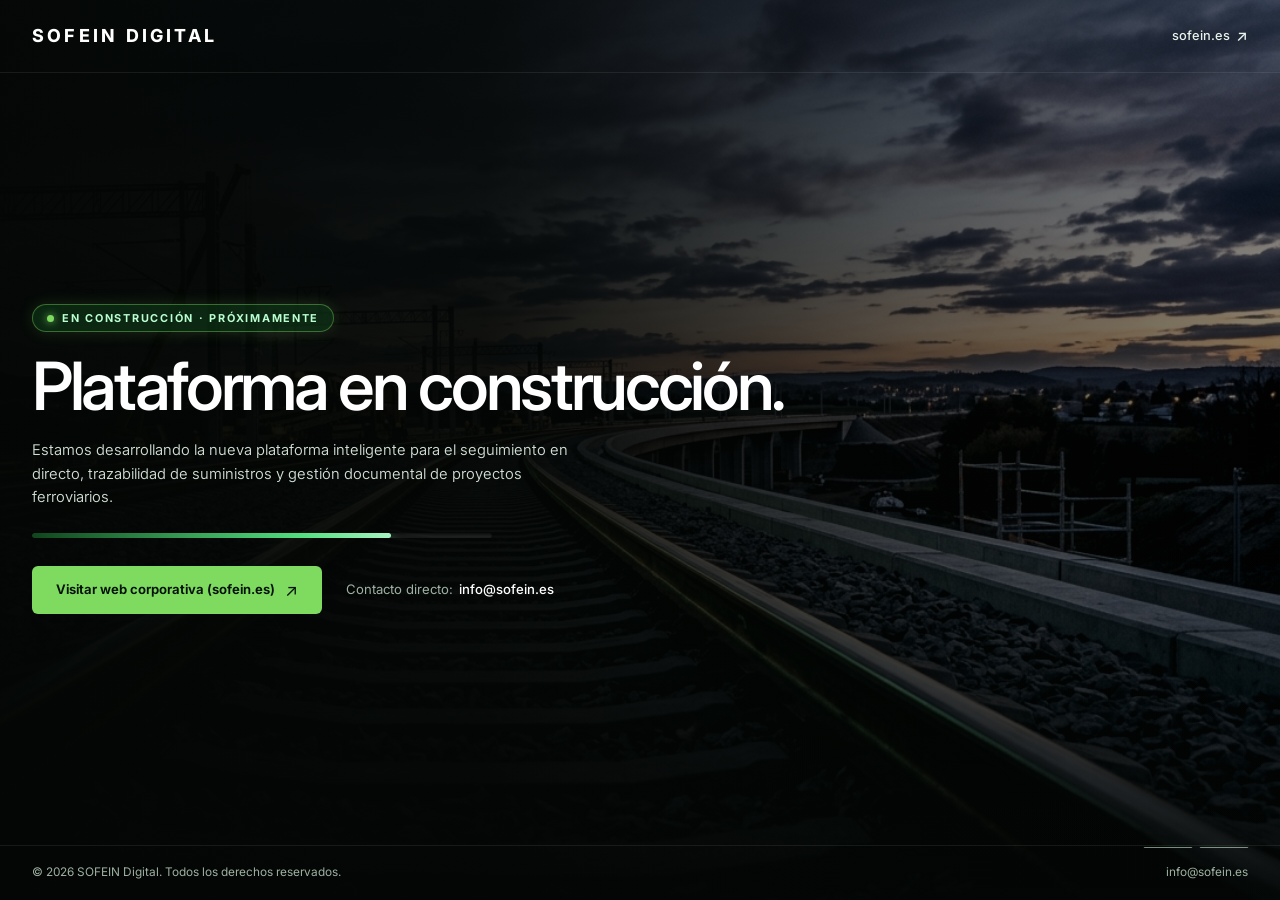
==== commit cb651aeb: "feat(web): logo SOFEIN DIGITAL en texto blanco, titulo simplificado, solo barra de progreso y layout" ====
--- a/sofeindigital-standalone/index.html
+++ b/sofeindigital-standalone/index.html
@@ -3,16 +3,16 @@
   <head>
     <meta charset="utf-8" />
     <meta name="viewport" content="width=device-width, initial-scale=1" />
-    <title>SOFEIN Digital | Plataforma en Construcción</title>
+    <title>SOFEIN DIGITAL | Plataforma en construcción</title>
     <meta
       name="description"
-      content="Plataforma en construcción. Próximamente SOFEIN Digital: el nuevo entorno de trazabilidad, gestión y control de proyectos ferroviarios."
+      content="Plataforma en construcción. SOFEIN DIGITAL: la nueva plataforma integral para la gestión y seguimiento de proyectos ferroviarios."
     />
     <link rel="icon" type="image/svg+xml" href="assets/favicon.svg" />
     <link rel="preconnect" href="https://fonts.googleapis.com" />
     <link rel="preconnect" href="https://fonts.gstatic.com" crossorigin />
     <link
-      href="https://fonts.googleapis.com/css2?family=Inter:wght@300;400;500;600;700&display=swap"
+      href="https://fonts.googleapis.com/css2?family=Inter:wght@400;500;600;700;800&display=swap"
       rel="stylesheet"
     />
     <style>
@@ -20,7 +20,6 @@
         --digital-bg: #030604;
         --digital-text: #f1f7f3;
         --digital-muted: #9eb1a3;
-        --digital-line: rgba(183, 255, 204, 0.14);
         --digital-green: #7edb60;
         --digital-green-bright: #8ff2aa;
         --digital-green-deep: #10451d;
@@ -35,24 +34,27 @@
 
       html, body {
         width: 100%;
-        min-height: 100%;
+        height: 100vh;
+        max-height: 100vh;
+        overflow: hidden;
         background-color: var(--digital-bg);
         color: var(--digital-text);
         font-family: var(--font-sans);
         line-height: 1.5;
         -webkit-font-smoothing: antialiased;
-        overflow-x: hidden;
       }
 
       .digital-shell {
-        width: min(1280px, calc(100% - 64px));
+        width: min(1280px, calc(100% - clamp(32px, 5vw, 80px)));
         margin-inline: auto;
       }
 
-      /* Fullscreen Hero matching sofein.vercel.app home */
+      /* Viewport container strictly fitted to 100vh */
       .digital-hero-screen {
         position: relative;
-        min-height: 100vh;
+        width: 100%;
+        height: 100vh;
+        max-height: 100vh;
         display: flex;
         flex-direction: column;
         justify-content: space-between;
@@ -60,6 +62,7 @@
         isolation: isolate;
       }
 
+      /* Background image with horizontal gradient fade */
       .digital-hero-image {
         position: absolute;
         inset: 0;
@@ -81,51 +84,40 @@
       .digital-header {
         position: relative;
         z-index: 5;
-        border-bottom: 1px solid rgba(235, 250, 240, 0.1);
+        border-bottom: 1px solid rgba(235, 250, 240, 0.08);
+        flex-shrink: 0;
       }
 
       .digital-header-inner {
         display: flex;
-        min-height: 80px;
+        min-height: clamp(60px, 8vh, 76px);
         align-items: center;
         justify-content: space-between;
-        gap: 24px;
-      }
-
+        gap: 20px;
+      }
+
+      /* Pure text logo in SOFEIN white styling */
       .digital-brand {
         display: inline-flex;
         align-items: center;
-        gap: 12px;
         text-decoration: none;
+      }
+
+      .digital-brand-text {
         color: #ffffff;
-      }
-
-      .brand-logo-svg {
-        height: 26px;
-        width: auto;
-        color: #ffffff;
-      }
-
-      .brand-logo-svg path {
-        fill: currentColor;
-      }
-
-      .brand-sub {
-        color: var(--digital-green);
-        font-size: 0.82rem;
-        font-weight: 600;
-        letter-spacing: 0.12em;
+        font-size: clamp(1.05rem, 1.4vw, 1.25rem);
+        font-weight: 750;
+        letter-spacing: 0.18em;
         text-transform: uppercase;
-        border-left: 1px solid rgba(183, 255, 204, 0.3);
-        padding-left: 12px;
+        line-height: 1;
       }
 
       .digital-corp-link {
         display: inline-flex;
         align-items: center;
-        gap: 8px;
+        gap: 6px;
         color: #e9f2eb;
-        font-size: 0.88rem;
+        font-size: clamp(0.8rem, 1vw, 0.88rem);
         font-weight: 500;
         text-decoration: none;
         transition: color 0.2s ease;
@@ -136,7 +128,7 @@
       }
 
       .digital-corp-link span.arrow {
-        font-size: 1rem;
+        font-size: 0.95rem;
         transition: transform 0.2s ease;
       }
 
@@ -144,39 +136,47 @@
         transform: translate(2px, -2px);
       }
 
-      /* Hero Content (Aligned Left) */
+      /* Hero Content (Aligned Left, compact to fit 100vh) */
+      main.digital-hero-main {
+        flex: 1;
+        display: flex;
+        flex-direction: column;
+        justify-content: center;
+        min-height: 0;
+      }
+
       .digital-hero-content {
-        padding: 72px 0 54px;
-        max-width: 820px;
-      }
-
-      /* Prominent Construction Status Badge */
+        max-width: 800px;
+        padding-block: clamp(16px, 3vh, 32px);
+      }
+
+      /* Status Pill */
       .status-pill-wrap {
-        margin-bottom: 24px;
+        margin-bottom: clamp(14px, 2.2vh, 22px);
       }
 
       .status-pill {
         display: inline-flex;
         align-items: center;
-        gap: 10px;
-        padding: 7px 18px;
-        background: rgba(16, 69, 29, 0.55);
-        border: 1px solid rgba(126, 219, 96, 0.45);
+        gap: 8px;
+        padding: 5px 14px;
+        background: rgba(16, 69, 29, 0.5);
+        border: 1px solid rgba(126, 219, 96, 0.4);
         border-radius: 999px;
         color: #baffd0;
-        font-size: 0.76rem;
+        font-size: clamp(0.68rem, 0.8vw, 0.74rem);
         font-weight: 700;
-        letter-spacing: 0.18em;
+        letter-spacing: 0.16em;
         text-transform: uppercase;
-        box-shadow: 0 0 20px rgba(126, 219, 96, 0.18);
+        box-shadow: 0 0 16px rgba(126, 219, 96, 0.15);
       }
 
       .pulse-dot {
-        width: 8px;
-        height: 8px;
+        width: 7px;
+        height: 7px;
         background: var(--digital-green);
         border-radius: 50%;
-        box-shadow: 0 0 10px var(--digital-green);
+        box-shadow: 0 0 8px var(--digital-green);
         animation: pulse 1.9s infinite ease-in-out;
       }
 
@@ -188,58 +188,34 @@
         50% {
           transform: scale(1.35);
           opacity: 1;
-          box-shadow: 0 0 14px var(--digital-green);
-        }
-      }
-
+          box-shadow: 0 0 12px var(--digital-green);
+        }
+      }
+
+      /* Headline: Strictly "Plataforma en construcción." */
       .digital-hero-content h1 {
         margin: 0;
         color: #ffffff;
-        font-size: clamp(2.9rem, 6vw, 5.2rem);
+        font-size: clamp(2.3rem, 5.2vw, 4.4rem);
         font-weight: 550;
-        letter-spacing: -0.055em;
-        line-height: 1.02;
-      }
-
-      .digital-hero-content h1 em {
-        color: var(--digital-green-bright);
-        font-style: normal;
+        letter-spacing: -0.05em;
+        line-height: 1.04;
       }
 
       .digital-lead {
-        max-width: 560px;
-        margin: 24px 0 32px;
+        max-width: 550px;
+        margin-top: clamp(14px, 2vh, 22px);
+        margin-bottom: clamp(18px, 2.5vh, 26px);
         color: #d1dfd5;
-        font-size: 1.08rem;
-        line-height: 1.65;
+        font-size: clamp(0.92rem, 1.15vw, 1.06rem);
+        line-height: 1.6;
         font-weight: 350;
       }
 
-      /* Visual Construction Progress Card */
-      .construction-meta-card {
-        max-width: 540px;
-        background: rgba(10, 18, 12, 0.7);
-        border: 1px solid rgba(183, 255, 204, 0.15);
-        border-radius: 10px;
-        padding: 20px 22px;
-        margin-bottom: 34px;
-        backdrop-filter: blur(12px);
-        -webkit-backdrop-filter: blur(12px);
-      }
-
-      .meta-header {
-        display: flex;
-        justify-content: space-between;
-        align-items: center;
-        font-size: 0.78rem;
-        color: var(--digital-muted);
-        margin-bottom: 12px;
-        font-weight: 500;
-      }
-
-      .meta-header strong {
-        color: var(--digital-green-bright);
-        letter-spacing: 0.08em;
+      /* Standalone Progress Bar (Top sleek aesthetic) */
+      .progress-bar-container {
+        max-width: 460px;
+        margin-bottom: clamp(20px, 3.2vh, 32px);
       }
 
       .progress-bar-track {
@@ -249,40 +225,22 @@
         border-radius: 999px;
         overflow: hidden;
         position: relative;
-        margin-bottom: 12px;
+        box-shadow: inset 0 1px 2px rgba(0, 0, 0, 0.5);
       }
 
       .progress-bar-fill {
         width: 78%;
         height: 100%;
-        background: linear-gradient(90deg, #10451d 0%, #52df7f 80%, #a7f3c2 100%);
+        background: linear-gradient(90deg, #10451d 0%, #52df7f 75%, #a7f3c2 100%);
         border-radius: 999px;
-        box-shadow: 0 0 12px rgba(82, 223, 127, 0.4);
-      }
-
-      .meta-steps {
-        display: flex;
-        justify-content: space-between;
-        font-size: 0.74rem;
-        color: var(--digital-muted);
-        gap: 8px;
-        flex-wrap: wrap;
-      }
-
-      .meta-steps span.done {
-        color: #cdecd3;
-      }
-
-      .meta-steps span.current {
-        color: var(--digital-green-bright);
-        font-weight: 600;
-      }
-
-      /* Action links row */
+        box-shadow: 0 0 14px rgba(82, 223, 127, 0.5);
+      }
+
+      /* Action Row */
       .digital-actions-row {
         display: flex;
         align-items: center;
-        gap: 22px;
+        gap: clamp(14px, 2vw, 24px);
         flex-wrap: wrap;
       }
 
@@ -290,13 +248,13 @@
         display: inline-flex;
         align-items: center;
         justify-content: center;
-        gap: 12px;
-        min-height: 48px;
-        padding: 0 24px;
+        gap: 10px;
+        min-height: clamp(42px, 5.5vh, 48px);
+        padding: 0 clamp(18px, 2vw, 24px);
         border-radius: 6px;
         background: var(--digital-green);
         color: #031107;
-        font-size: 0.88rem;
+        font-size: clamp(0.82rem, 1vw, 0.88rem);
         font-weight: 650;
         text-decoration: none;
         transition: background 0.2s, transform 0.2s, box-shadow 0.2s;
@@ -309,16 +267,16 @@
       }
 
       .digital-button span {
-        font-size: 1.15rem;
+        font-size: 1.05rem;
         font-weight: 400;
       }
 
       .digital-contact-link {
         display: inline-flex;
         align-items: center;
-        gap: 8px;
+        gap: 6px;
         color: var(--digital-muted);
-        font-size: 0.88rem;
+        font-size: clamp(0.82rem, 1vw, 0.88rem);
         text-decoration: none;
         transition: color 0.2s ease;
       }
@@ -336,7 +294,7 @@
       .digital-rail-line {
         position: absolute;
         right: max(32px, calc((100% - 1280px) / 2));
-        bottom: 54px;
+        bottom: clamp(36px, 6vh, 52px);
         display: flex;
         gap: 8px;
         pointer-events: none;
@@ -344,9 +302,9 @@
 
       .digital-rail-line span {
         display: block;
-        width: 52px;
+        width: 48px;
         height: 1px;
-        background: rgba(215, 247, 223, 0.6);
+        background: rgba(215, 247, 223, 0.55);
         transform: skewX(-40deg);
       }
 
@@ -355,15 +313,16 @@
         position: relative;
         z-index: 5;
         border-top: 1px solid rgba(235, 250, 240, 0.08);
+        flex-shrink: 0;
       }
 
       .digital-footer-inner {
         display: flex;
-        min-height: 64px;
+        min-height: clamp(48px, 6vh, 58px);
         align-items: center;
         justify-content: space-between;
-        gap: 20px;
-        font-size: 0.82rem;
+        gap: 16px;
+        font-size: clamp(0.74rem, 0.9vw, 0.8rem);
         color: var(--digital-muted);
       }
 
@@ -378,22 +337,10 @@
       }
 
       @media (max-width: 640px) {
-        .digital-shell {
-          width: calc(100% - 36px);
-        }
-
-        .digital-hero-content {
-          padding: 50px 0 36px;
-        }
-
-        .digital-hero-content h1 {
-          font-size: clamp(2.3rem, 10.5vw, 3.2rem);
-        }
-
         .digital-actions-row {
           flex-direction: column;
           align-items: flex-start;
-          gap: 16px;
+          gap: 12px;
         }
 
         .digital-button {
@@ -407,8 +354,8 @@
         .digital-footer-inner {
           flex-direction: column;
           align-items: flex-start;
-          padding: 20px 0;
-          gap: 10px;
+          padding: 12px 0;
+          gap: 6px;
         }
       }
     </style>
@@ -422,11 +369,8 @@
       <!-- Header -->
       <header class="digital-header">
         <div class="digital-shell digital-header-inner">
-          <a class="digital-brand" href="https://sofein.es/" aria-label="SOFEIN Digital">
-            <svg class="brand-logo-svg" viewBox="0 0 401 84" fill="none" xmlns="http://www.w3.org/2000/svg" aria-label="SOFEIN">
-              <path d="M32.7929 83.815C26.816 83.815 21.4601 82.8448 16.7251 80.9042C11.9902 78.9636 8.18667 76.0916 5.31465 72.2881C2.52026 68.4847 1.04544 63.905 0.890194 58.549H22.081C22.3915 61.5763 23.4394 63.905 25.2247 65.535C27.01 67.0875 29.3387 67.8637 32.2107 67.8637C35.1604 67.8637 37.489 67.2039 39.1967 65.8843C40.9044 64.4871 41.7582 62.5854 41.7582 60.1791C41.7582 58.1609 41.0596 56.492 39.6624 55.1725C38.3429 53.8529 36.674 52.7662 34.6558 51.9123C32.7153 51.0585 29.9209 50.0882 26.2726 49.0015C20.9943 47.3714 16.6863 45.7414 13.3485 44.1113C10.0108 42.4813 7.13877 40.075 4.73249 36.8925C2.3262 33.71 1.12306 29.5572 1.12306 24.4341C1.12306 16.8271 3.87865 10.8891 9.38982 6.61984C14.901 2.273 22.081 0.0995786 30.93 0.0995786C39.9341 0.0995786 47.1918 2.273 52.703 6.61984C58.2141 10.8891 61.1638 16.866 61.5519 24.5505H40.0117C39.8565 21.9114 38.8862 19.8544 37.1009 18.3796C35.3156 16.8271 33.0258 16.0509 30.2314 16.0509C27.8251 16.0509 25.8845 16.7107 24.4097 18.0303C22.9349 19.2722 22.1975 21.0964 22.1975 23.5026C22.1975 26.1418 23.4394 28.1988 25.9233 29.6736C28.4072 31.1484 32.2883 32.7397 37.5666 34.4474C42.8449 36.2327 47.1142 37.9404 50.3743 39.5704C53.712 41.2005 56.5841 43.568 58.9903 46.6728C61.3966 49.7777 62.5998 53.7753 62.5998 58.6655C62.5998 63.3228 61.3966 67.5532 58.9903 71.3567C56.6617 75.1602 53.2463 78.1874 48.7442 80.4385C44.2421 82.6895 38.925 83.815 32.7929 83.815ZM113.508 83.815C105.824 83.815 98.7602 82.0297 92.3175 78.4591C85.9525 74.8885 80.8683 69.9207 77.0648 63.5557C73.3389 57.113 71.476 49.8942 71.476 41.8991C71.476 33.904 73.3389 26.724 77.0648 20.3589C80.8683 13.9939 85.9525 9.02612 92.3175 5.45551C98.7602 1.88489 105.824 0.0995786 113.508 0.0995786C121.193 0.0995786 128.218 1.88489 134.583 5.45551C141.025 9.02612 146.071 13.9939 149.719 20.3589C153.445 26.724 155.308 33.904 155.308 41.8991C155.308 49.8942 153.445 57.113 149.719 63.5557C145.993 69.9207 140.948 74.8885 134.583 78.4591C128.218 82.0297 121.193 83.815 113.508 83.815ZM113.508 65.6515C120.029 65.6515 125.229 63.478 129.11 59.1312C133.069 54.7844 135.049 49.0403 135.049 41.8991C135.049 34.6802 133.069 28.9362 129.11 24.667C125.229 20.3201 120.029 18.1467 113.508 18.1467C106.91 18.1467 101.632 20.2813 97.6735 24.5505C93.7923 28.8198 91.8518 34.6026 91.8518 41.8991C91.8518 49.1179 93.7923 54.9008 97.6735 59.2476C101.632 63.5168 106.91 65.6515 113.508 65.6515ZM219.594 1.26391V17.2153H186.295V34.4474H211.211V49.933H186.295V83H166.384V1.26391H219.594ZM249.969 17.2153V33.7488H276.632V49.1179H249.969V67.0487H280.125V83H230.059V1.26391H280.125V17.2153H249.969ZM312.961 1.26391V83H293.051V1.26391H312.961ZM400.51 83H380.6L347.3 32.5844V83H327.39V1.26391H347.3L380.6 51.9123V1.26391H400.51V83Z" />
-            </svg>
-            <span class="brand-sub">Digital</span>
+          <a class="digital-brand" href="https://sofein.es/" aria-label="SOFEIN DIGITAL">
+            <span class="digital-brand-text">SOFEIN DIGITAL</span>
           </a>
           <a class="digital-corp-link" href="https://sofein.es/" target="_blank" rel="noopener noreferrer">
             <span>sofein.es</span>
@@ -435,55 +379,47 @@
         </div>
       </header>
 
-      <!-- Main Center-Left Content -->
-      <main class="digital-shell">
-        <div class="digital-hero-content">
-          <!-- Prominent Badge -->
-          <div class="status-pill-wrap">
-            <div class="status-pill">
-              <span class="pulse-dot"></span>
-              <span>En Construcción · Próximamente</span>
+      <!-- Main Center-Left Content strictly fitted to 100vh -->
+      <main class="digital-hero-main">
+        <div class="digital-shell">
+          <div class="digital-hero-content">
+            <!-- Status Badge -->
+            <div class="status-pill-wrap">
+              <div class="status-pill">
+                <span class="pulse-dot"></span>
+                <span>En Construcción · Próximamente</span>
+              </div>
             </div>
-          </div>
-
-          <!-- Main Heading -->
-          <h1>
-            Plataforma en construcción.<br />Muy pronto <em>SOFEIN Digital.</em>
-          </h1>
-
-          <p class="digital-lead">
-            Estamos desarrollando la nueva plataforma inteligente para el seguimiento en directo, trazabilidad de suministros y gestión documental de proyectos ferroviarios.
-          </p>
-
-          <!-- Progress / Development Status Card -->
-          <div class="construction-meta-card">
-            <div class="meta-header">
-              <span>ESTADO DEL DESPLIEGUE</span>
-              <strong>FASE FINAL DE INTEGRACIÓN</strong>
+
+            <!-- Title: Strictly "Plataforma en construcción." -->
+            <h1>Plataforma en construcción.</h1>
+
+            <!-- Lead -->
+            <p class="digital-lead">
+              Estamos desarrollando la nueva plataforma inteligente para el seguimiento en directo, trazabilidad de suministros y gestión documental de proyectos ferroviarios.
+            </p>
+
+            <!-- Progress Bar (Solo la barra) -->
+            <div class="progress-bar-container" aria-label="Progreso de integración">
+              <div class="progress-bar-track">
+                <div class="progress-bar-fill"></div>
+              </div>
             </div>
-            <div class="progress-bar-track" aria-hidden="true">
-              <div class="progress-bar-fill"></div>
+
+            <!-- Action buttons -->
+            <div class="digital-actions-row">
+              <a class="digital-button" href="https://sofein.es/" target="_blank" rel="noopener noreferrer">
+                Visitar web corporativa (sofein.es) <span aria-hidden="true">↗</span>
+              </a>
+              <a class="digital-contact-link" href="mailto:info@sofein.es">
+                <span>Contacto directo:</span> <strong>info@sofein.es</strong>
+              </a>
             </div>
-            <div class="meta-steps">
-              <span class="done">✓ Arquitectura técnica</span>
-              <span class="done">✓ Trazabilidad de vía</span>
-              <span class="current">● Pruebas y validación</span>
-            </div>
-          </div>
-
-          <!-- Action buttons -->
-          <div class="digital-actions-row">
-            <a class="digital-button" href="https://sofein.es/" target="_blank" rel="noopener noreferrer">
-              Visitar web corporativa (sofein.es) <span aria-hidden="true">↗</span>
-            </a>
-            <a class="digital-contact-link" href="mailto:info@sofein.es">
-              <span>Contacto directo:</span> <strong>info@sofein.es</strong>
-            </a>
           </div>
         </div>
       </main>
 
-      <!-- Skewed Railway Lines -->
+      <!-- Skewed Railway Lines decoration -->
       <div class="digital-rail-line" aria-hidden="true">
         <span></span>
         <span></span>
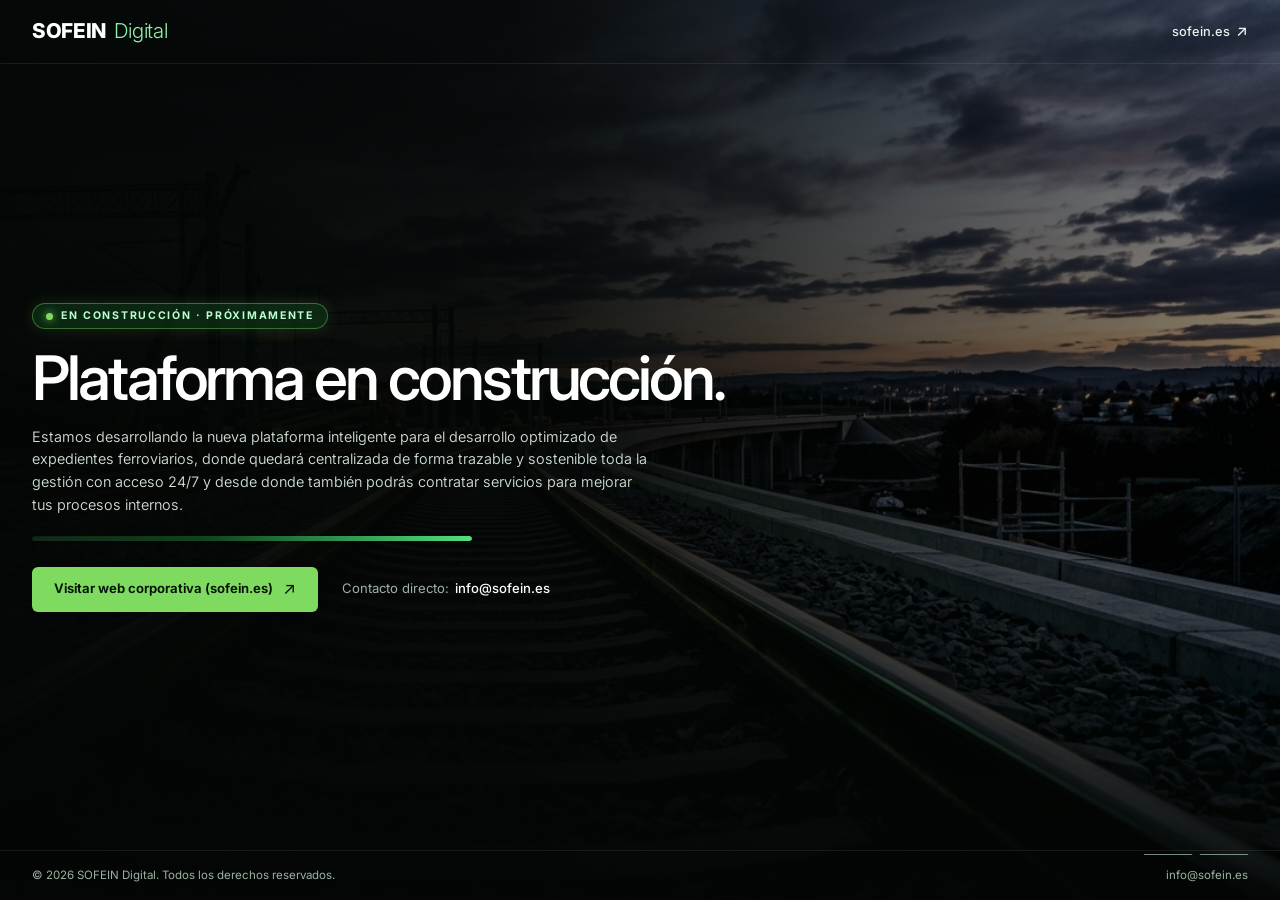
==== commit b2bd3c8c: "feat(web): logo SOFEIN Digital estilizado, texto definitivo y barra animada con evolucion constante" ====
--- a/sofeindigital-standalone/index.html
+++ b/sofeindigital-standalone/index.html
@@ -3,16 +3,16 @@
   <head>
     <meta charset="utf-8" />
     <meta name="viewport" content="width=device-width, initial-scale=1" />
-    <title>SOFEIN DIGITAL | Plataforma en construcción</title>
+    <title>SOFEIN Digital | Plataforma en construcción</title>
     <meta
       name="description"
-      content="Plataforma en construcción. SOFEIN DIGITAL: la nueva plataforma integral para la gestión y seguimiento de proyectos ferroviarios."
+      content="Plataforma en construcción. SOFEIN Digital: la nueva plataforma inteligente para el desarrollo optimizado de expedientes ferroviarios."
     />
     <link rel="icon" type="image/svg+xml" href="assets/favicon.svg" />
     <link rel="preconnect" href="https://fonts.googleapis.com" />
     <link rel="preconnect" href="https://fonts.gstatic.com" crossorigin />
     <link
-      href="https://fonts.googleapis.com/css2?family=Inter:wght@400;500;600;700;800&display=swap"
+      href="https://fonts.googleapis.com/css2?family=Inter:wght@300;400;500;600;700;800&display=swap"
       rel="stylesheet"
     />
     <style>
@@ -76,7 +76,7 @@
         inset: 0;
         z-index: -1;
         background: 
-          linear-gradient(90deg, rgba(3, 6, 4, 0.97) 0%, rgba(3, 6, 4, 0.90) 38%, rgba(3, 6, 4, 0.48) 72%, rgba(3, 6, 4, 0.22) 100%),
+          linear-gradient(90deg, rgba(3, 6, 4, 0.97) 0%, rgba(3, 6, 4, 0.91) 40%, rgba(3, 6, 4, 0.5) 72%, rgba(3, 6, 4, 0.22) 100%),
           linear-gradient(0deg, rgba(3, 6, 4, 0.94) 0%, transparent 40%);
       }
 
@@ -90,25 +90,33 @@
 
       .digital-header-inner {
         display: flex;
-        min-height: clamp(60px, 8vh, 76px);
+        min-height: clamp(56px, 7vh, 72px);
         align-items: center;
         justify-content: space-between;
         gap: 20px;
       }
 
-      /* Pure text logo in SOFEIN white styling */
+      /* Logo strictly matching the provided reference: SOFEIN in bold white + Digital in thin light green */
       .digital-brand {
         display: inline-flex;
-        align-items: center;
+        align-items: baseline;
+        gap: 8px;
         text-decoration: none;
       }
 
-      .digital-brand-text {
+      .brand-sofein {
         color: #ffffff;
-        font-size: clamp(1.05rem, 1.4vw, 1.25rem);
-        font-weight: 750;
-        letter-spacing: 0.18em;
-        text-transform: uppercase;
+        font-size: clamp(1.2rem, 1.6vw, 1.48rem);
+        font-weight: 800;
+        letter-spacing: -0.015em;
+        line-height: 1;
+      }
+
+      .brand-digital {
+        color: #8ff2aa;
+        font-size: clamp(1.2rem, 1.6vw, 1.48rem);
+        font-weight: 300;
+        letter-spacing: -0.01em;
         line-height: 1;
       }
 
@@ -146,25 +154,25 @@
       }
 
       .digital-hero-content {
-        max-width: 800px;
-        padding-block: clamp(16px, 3vh, 32px);
+        max-width: 740px;
+        padding-block: clamp(12px, 2.5vh, 28px);
       }
 
       /* Status Pill */
       .status-pill-wrap {
-        margin-bottom: clamp(14px, 2.2vh, 22px);
+        margin-bottom: clamp(12px, 1.8vh, 18px);
       }
 
       .status-pill {
         display: inline-flex;
         align-items: center;
         gap: 8px;
-        padding: 5px 14px;
+        padding: 4px 13px;
         background: rgba(16, 69, 29, 0.5);
         border: 1px solid rgba(126, 219, 96, 0.4);
         border-radius: 999px;
         color: #baffd0;
-        font-size: clamp(0.68rem, 0.8vw, 0.74rem);
+        font-size: clamp(0.66rem, 0.78vw, 0.72rem);
         font-weight: 700;
         letter-spacing: 0.16em;
         text-transform: uppercase;
@@ -192,30 +200,31 @@
         }
       }
 
-      /* Headline: Strictly "Plataforma en construcción." */
+      /* Headline: "Plataforma en construcción." */
       .digital-hero-content h1 {
         margin: 0;
         color: #ffffff;
-        font-size: clamp(2.3rem, 5.2vw, 4.4rem);
+        font-size: clamp(2.2rem, 4.8vw, 4.1rem);
         font-weight: 550;
         letter-spacing: -0.05em;
         line-height: 1.04;
       }
 
+      /* Lead Text exact requested wording */
       .digital-lead {
-        max-width: 550px;
-        margin-top: clamp(14px, 2vh, 22px);
-        margin-bottom: clamp(18px, 2.5vh, 26px);
+        max-width: 620px;
+        margin-top: clamp(12px, 1.8vh, 18px);
+        margin-bottom: clamp(16px, 2.2vh, 24px);
         color: #d1dfd5;
-        font-size: clamp(0.92rem, 1.15vw, 1.06rem);
-        line-height: 1.6;
+        font-size: clamp(0.9rem, 1.05vw, 1rem);
+        line-height: 1.58;
         font-weight: 350;
       }
 
-      /* Standalone Progress Bar (Top sleek aesthetic) */
+      /* Progress Bar with smooth constant evolution towards the right */
       .progress-bar-container {
-        max-width: 460px;
-        margin-bottom: clamp(20px, 3.2vh, 32px);
+        max-width: 440px;
+        margin-bottom: clamp(18px, 2.8vh, 28px);
       }
 
       .progress-bar-track {
@@ -229,11 +238,32 @@
       }
 
       .progress-bar-fill {
-        width: 78%;
+        position: absolute;
+        inset: 0;
+        width: 100%;
         height: 100%;
-        background: linear-gradient(90deg, #10451d 0%, #52df7f 75%, #a7f3c2 100%);
+        background: linear-gradient(
+          90deg,
+          rgba(16, 69, 29, 0.3) 0%,
+          #10451d 20%,
+          #52df7f 50%,
+          #baffd0 70%,
+          #ffffff 80%,
+          rgba(16, 69, 29, 0.3) 100%
+        );
+        background-size: 200% 100%;
         border-radius: 999px;
-        box-shadow: 0 0 14px rgba(82, 223, 127, 0.5);
+        animation: progressEvolution 2.4s cubic-bezier(0.4, 0, 0.2, 1) infinite;
+        box-shadow: 0 0 16px rgba(82, 223, 127, 0.5);
+      }
+
+      @keyframes progressEvolution {
+        0% {
+          background-position: 100% 0;
+        }
+        100% {
+          background-position: -100% 0;
+        }
       }
 
       /* Action Row */
@@ -249,12 +279,12 @@
         align-items: center;
         justify-content: center;
         gap: 10px;
-        min-height: clamp(42px, 5.5vh, 48px);
-        padding: 0 clamp(18px, 2vw, 24px);
+        min-height: clamp(40px, 5vh, 46px);
+        padding: 0 clamp(16px, 1.8vw, 22px);
         border-radius: 6px;
         background: var(--digital-green);
         color: #031107;
-        font-size: clamp(0.82rem, 1vw, 0.88rem);
+        font-size: clamp(0.82rem, 0.95vw, 0.88rem);
         font-weight: 650;
         text-decoration: none;
         transition: background 0.2s, transform 0.2s, box-shadow 0.2s;
@@ -276,7 +306,7 @@
         align-items: center;
         gap: 6px;
         color: var(--digital-muted);
-        font-size: clamp(0.82rem, 1vw, 0.88rem);
+        font-size: clamp(0.82rem, 0.95vw, 0.88rem);
         text-decoration: none;
         transition: color 0.2s ease;
       }
@@ -294,7 +324,7 @@
       .digital-rail-line {
         position: absolute;
         right: max(32px, calc((100% - 1280px) / 2));
-        bottom: clamp(36px, 6vh, 52px);
+        bottom: clamp(32px, 5vh, 48px);
         display: flex;
         gap: 8px;
         pointer-events: none;
@@ -318,11 +348,11 @@
 
       .digital-footer-inner {
         display: flex;
-        min-height: clamp(48px, 6vh, 58px);
+        min-height: clamp(44px, 5.5vh, 54px);
         align-items: center;
         justify-content: space-between;
         gap: 16px;
-        font-size: clamp(0.74rem, 0.9vw, 0.8rem);
+        font-size: clamp(0.72rem, 0.85vw, 0.78rem);
         color: var(--digital-muted);
       }
 
@@ -354,8 +384,8 @@
         .digital-footer-inner {
           flex-direction: column;
           align-items: flex-start;
-          padding: 12px 0;
-          gap: 6px;
+          padding: 10px 0;
+          gap: 4px;
         }
       }
     </style>
@@ -369,8 +399,9 @@
       <!-- Header -->
       <header class="digital-header">
         <div class="digital-shell digital-header-inner">
-          <a class="digital-brand" href="https://sofein.es/" aria-label="SOFEIN DIGITAL">
-            <span class="digital-brand-text">SOFEIN DIGITAL</span>
+          <a class="digital-brand" href="https://sofein.es/" aria-label="SOFEIN Digital">
+            <span class="brand-sofein">SOFEIN</span>
+            <span class="brand-digital">Digital</span>
           </a>
           <a class="digital-corp-link" href="https://sofein.es/" target="_blank" rel="noopener noreferrer">
             <span>sofein.es</span>
@@ -394,13 +425,13 @@
             <!-- Title: Strictly "Plataforma en construcción." -->
             <h1>Plataforma en construcción.</h1>
 
-            <!-- Lead -->
+            <!-- Lead: Exact requested wording -->
             <p class="digital-lead">
-              Estamos desarrollando la nueva plataforma inteligente para el seguimiento en directo, trazabilidad de suministros y gestión documental de proyectos ferroviarios.
+              Estamos desarrollando la nueva plataforma inteligente para el desarrollo optimizado de expedientes ferroviarios, donde quedará centralizada de forma trazable y sostenible toda la gestión con acceso 24/7 y desde donde también podrás contratar servicios para mejorar tus procesos internos.
             </p>
 
-            <!-- Progress Bar (Solo la barra) -->
-            <div class="progress-bar-container" aria-label="Progreso de integración">
+            <!-- Progress Bar with constant evolution towards the right -->
+            <div class="progress-bar-container" aria-label="Progreso continuo de integración">
               <div class="progress-bar-track">
                 <div class="progress-bar-fill"></div>
               </div>
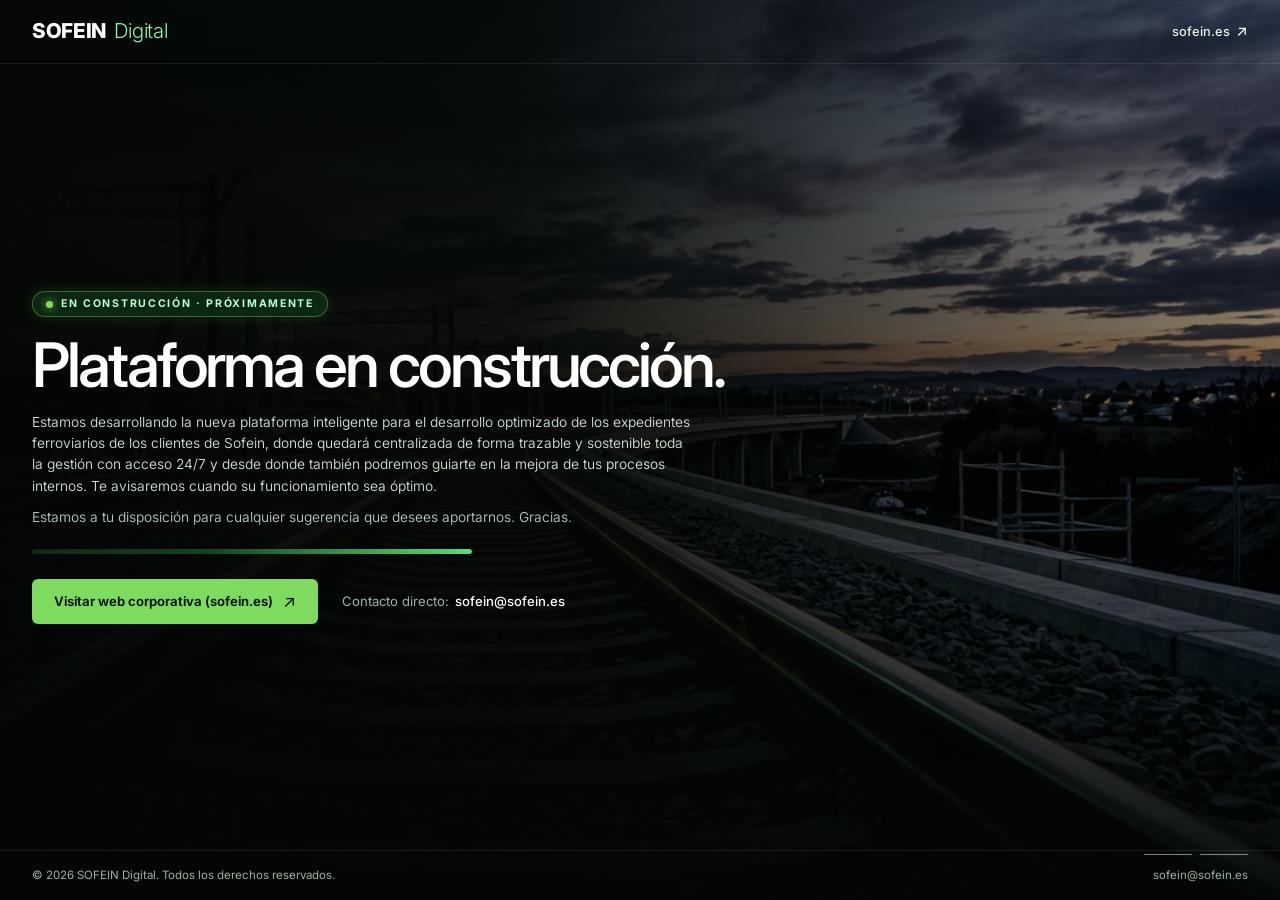
==== commit e350fe3f: "feat(web): actualizar texto definitivo y correo sofein@sofein.es en pagina en construccion" ====
--- a/sofeindigital-standalone/index.html
+++ b/sofeindigital-standalone/index.html
@@ -212,13 +212,19 @@
 
       /* Lead Text exact requested wording */
       .digital-lead {
-        max-width: 620px;
-        margin-top: clamp(12px, 1.8vh, 18px);
+        max-width: 660px;
+        margin-top: clamp(10px, 1.6vh, 16px);
         margin-bottom: clamp(16px, 2.2vh, 24px);
         color: #d1dfd5;
-        font-size: clamp(0.9rem, 1.05vw, 1rem);
-        line-height: 1.58;
+        font-size: clamp(0.86rem, 1.02vw, 0.98rem);
+        line-height: 1.56;
         font-weight: 350;
+      }
+
+      .digital-lead-thanks {
+        display: block;
+        margin-top: 10px;
+        color: #b7cabd;
       }
 
       /* Progress Bar with smooth constant evolution towards the right */
@@ -427,7 +433,8 @@
 
             <!-- Lead: Exact requested wording -->
             <p class="digital-lead">
-              Estamos desarrollando la nueva plataforma inteligente para el desarrollo optimizado de expedientes ferroviarios, donde quedará centralizada de forma trazable y sostenible toda la gestión con acceso 24/7 y desde donde también podrás contratar servicios para mejorar tus procesos internos.
+              Estamos desarrollando la nueva plataforma inteligente para el desarrollo optimizado de los expedientes ferroviarios de los clientes de Sofein, donde quedará centralizada de forma trazable y sostenible toda la gestión con acceso 24/7 y desde donde también podremos guiarte en la mejora de tus procesos internos. Te avisaremos cuando su funcionamiento sea óptimo.
+              <span class="digital-lead-thanks">Estamos a tu disposición para cualquier sugerencia que desees aportarnos. Gracias.</span>
             </p>
 
             <!-- Progress Bar with constant evolution towards the right -->
@@ -442,8 +449,8 @@
               <a class="digital-button" href="https://sofein.es/" target="_blank" rel="noopener noreferrer">
                 Visitar web corporativa (sofein.es) <span aria-hidden="true">↗</span>
               </a>
-              <a class="digital-contact-link" href="mailto:info@sofein.es">
-                <span>Contacto directo:</span> <strong>info@sofein.es</strong>
+              <a class="digital-contact-link" href="mailto:sofein@sofein.es">
+                <span>Contacto directo:</span> <strong>sofein@sofein.es</strong>
               </a>
             </div>
           </div>
@@ -460,7 +467,7 @@
       <footer class="digital-footer">
         <div class="digital-shell digital-footer-inner">
           <p>&copy; 2026 SOFEIN Digital. Todos los derechos reservados.</p>
-          <a href="mailto:info@sofein.es">info@sofein.es</a>
+          <a href="mailto:sofein@sofein.es">sofein@sofein.es</a>
         </div>
       </footer>
     </div>
